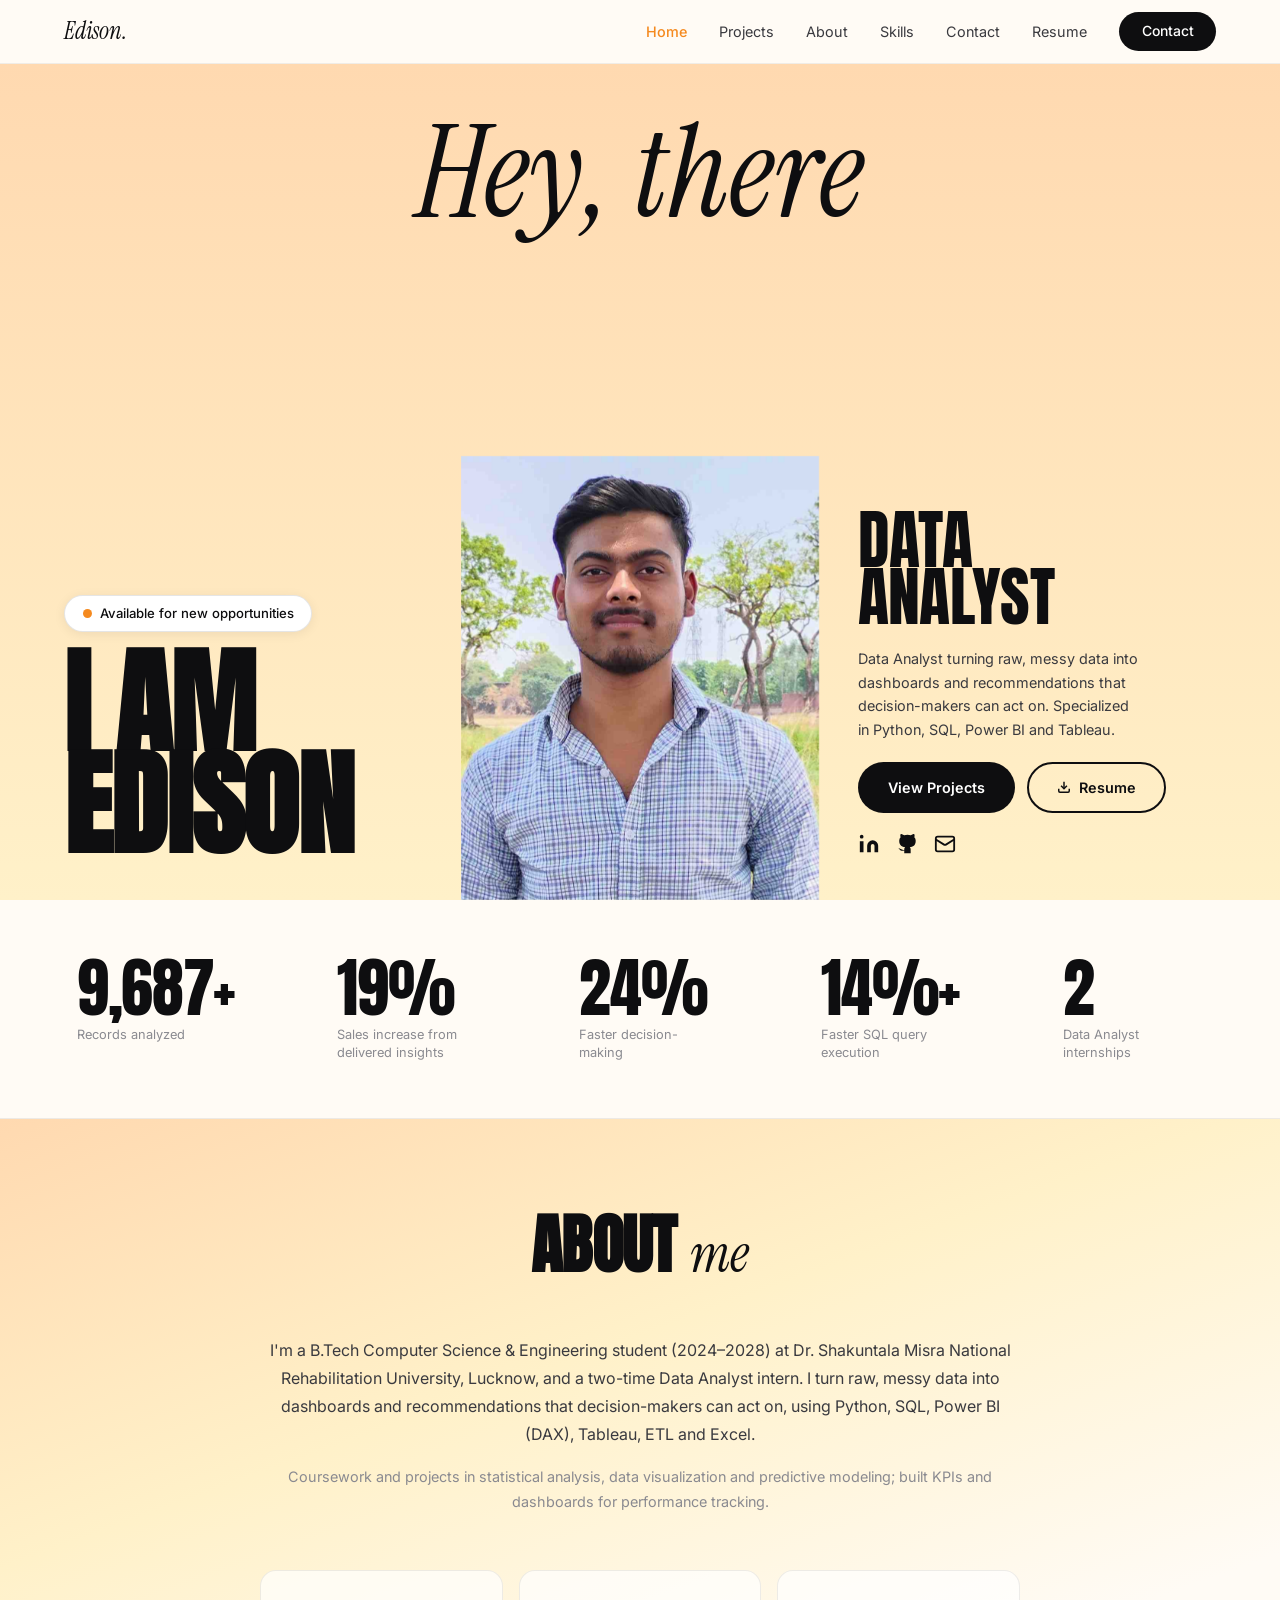
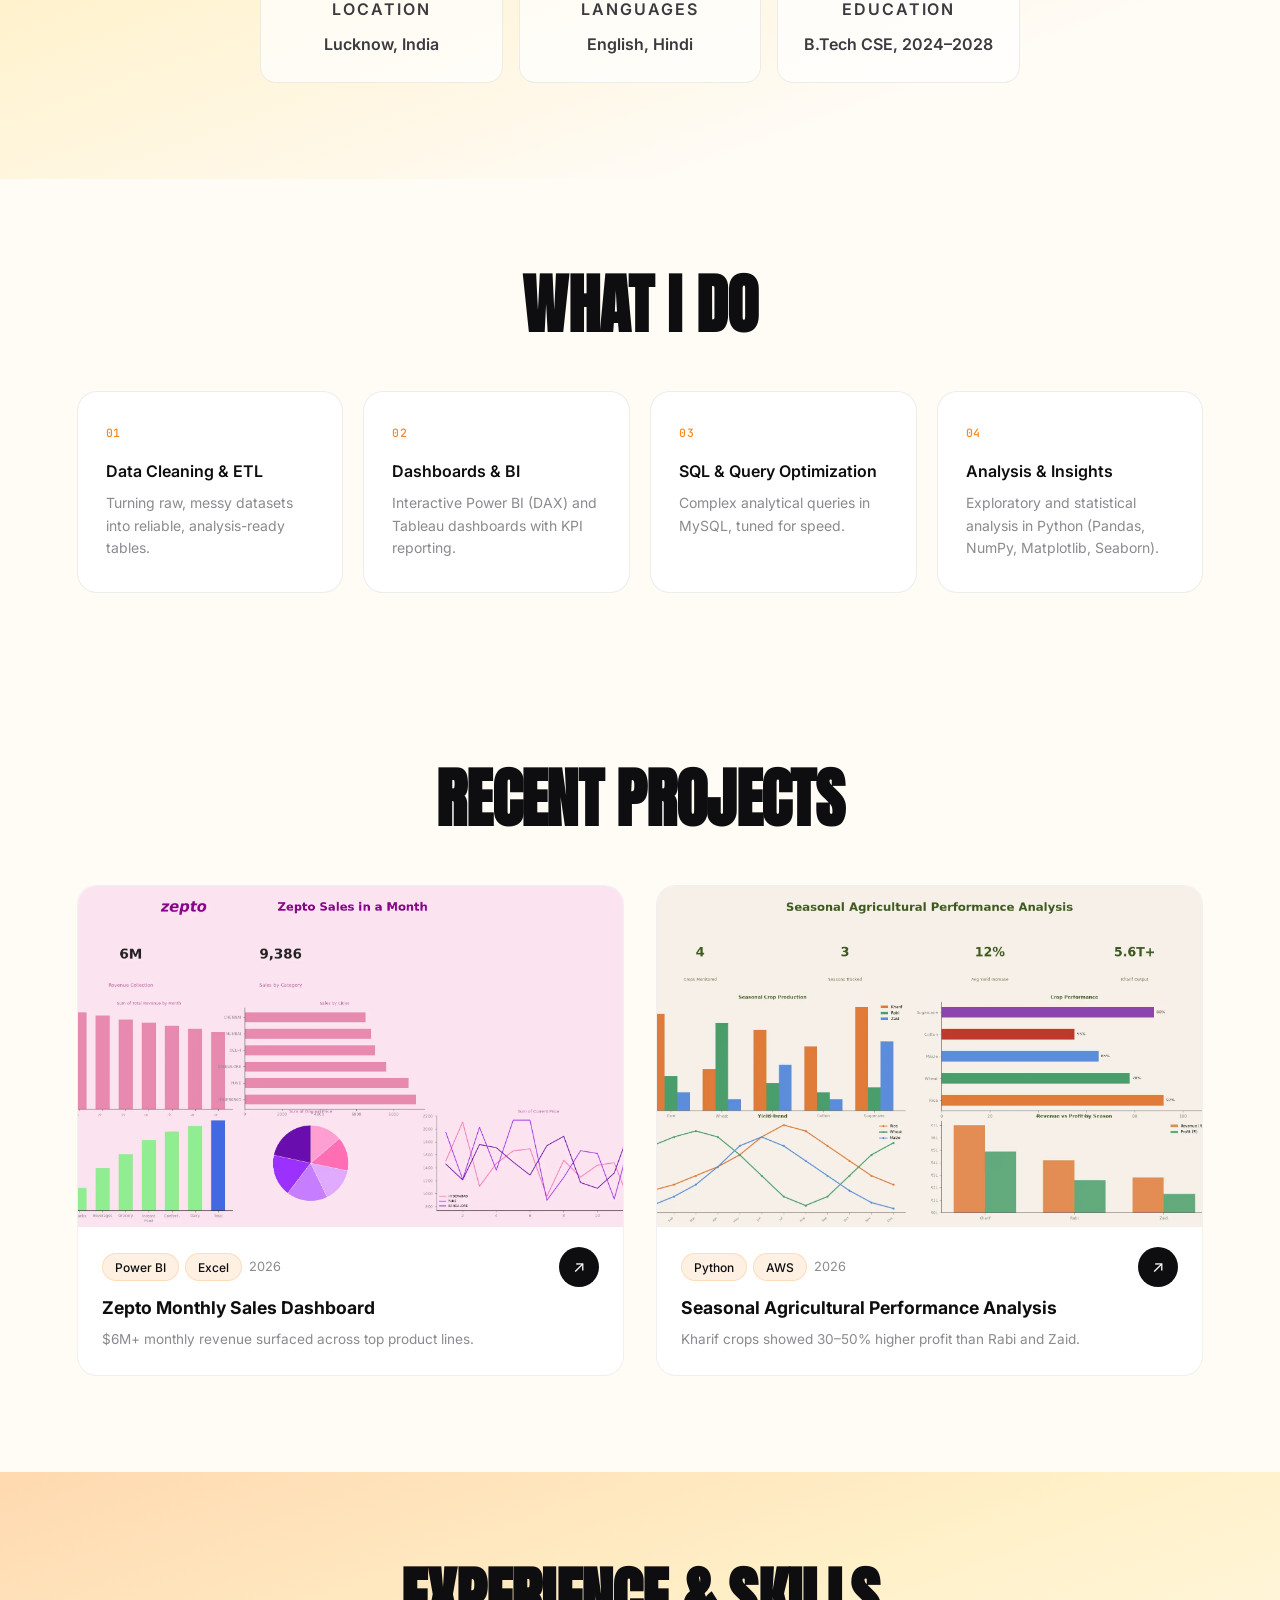
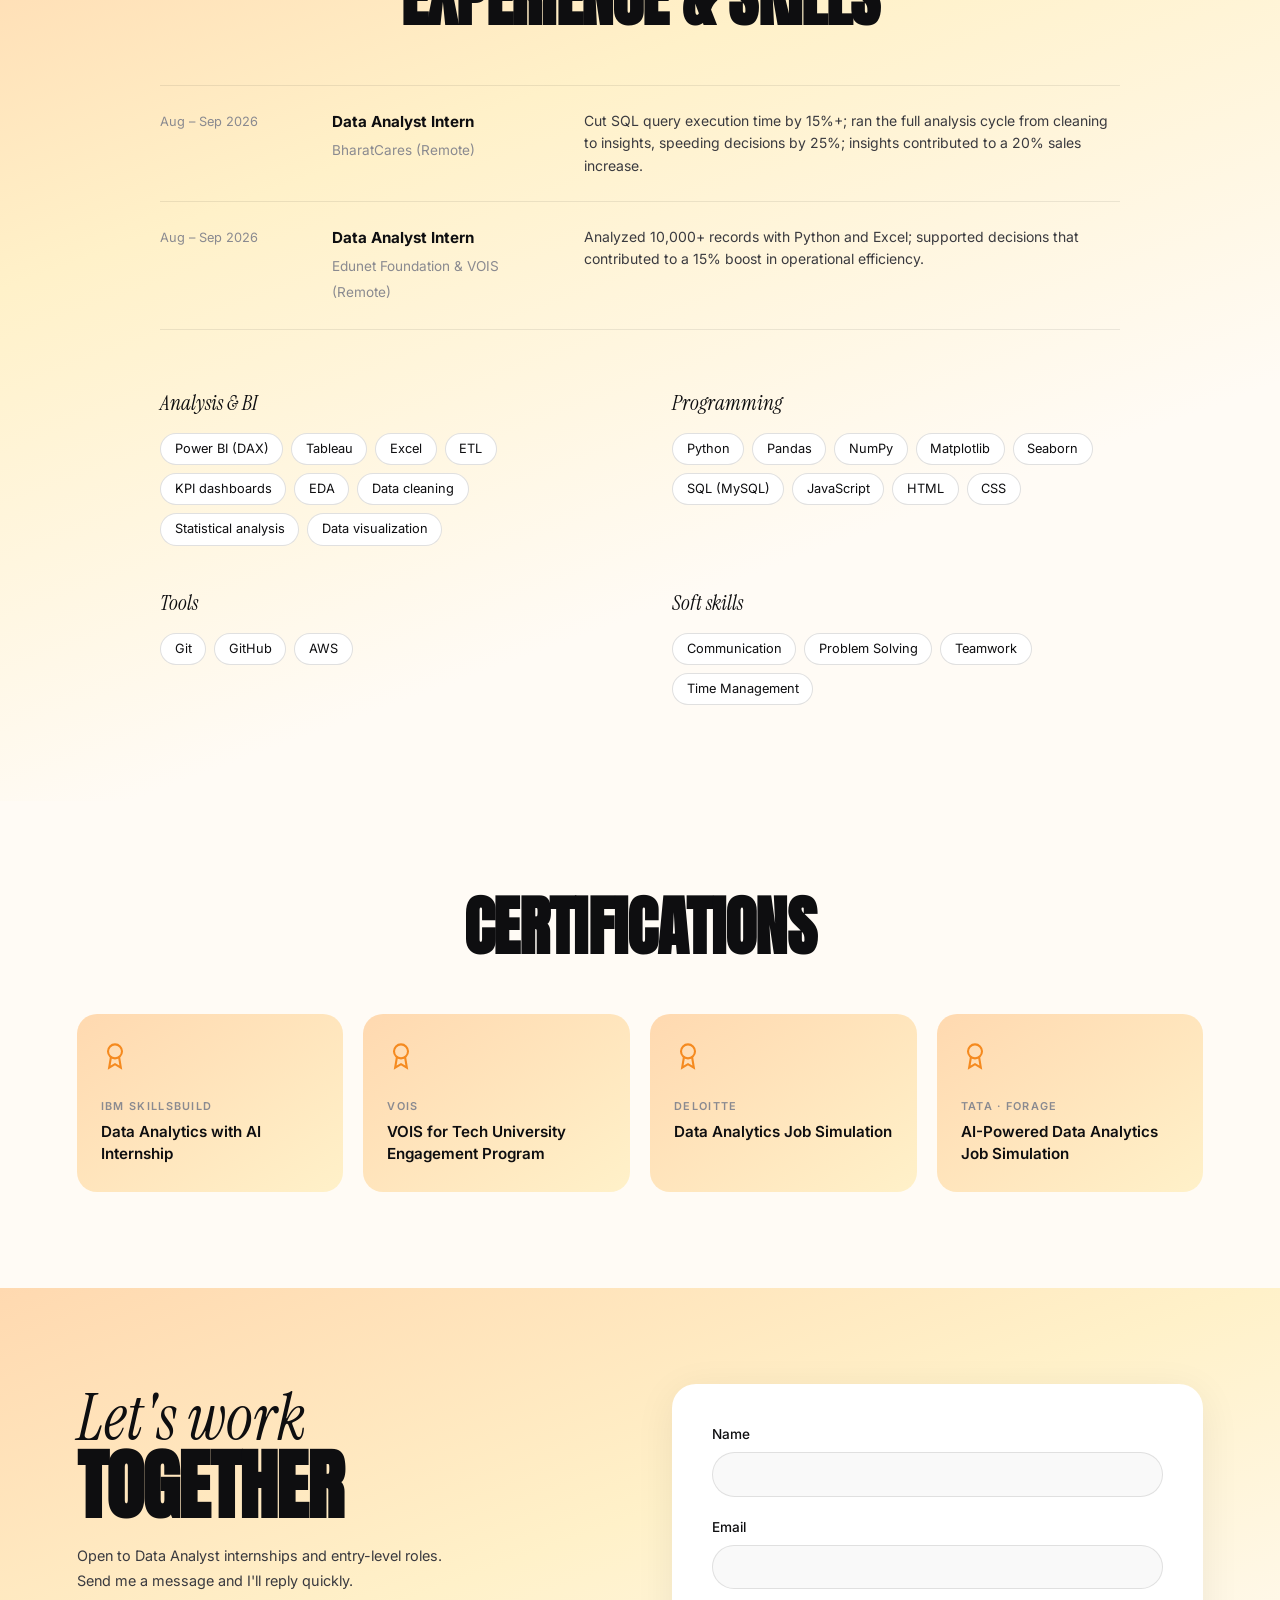
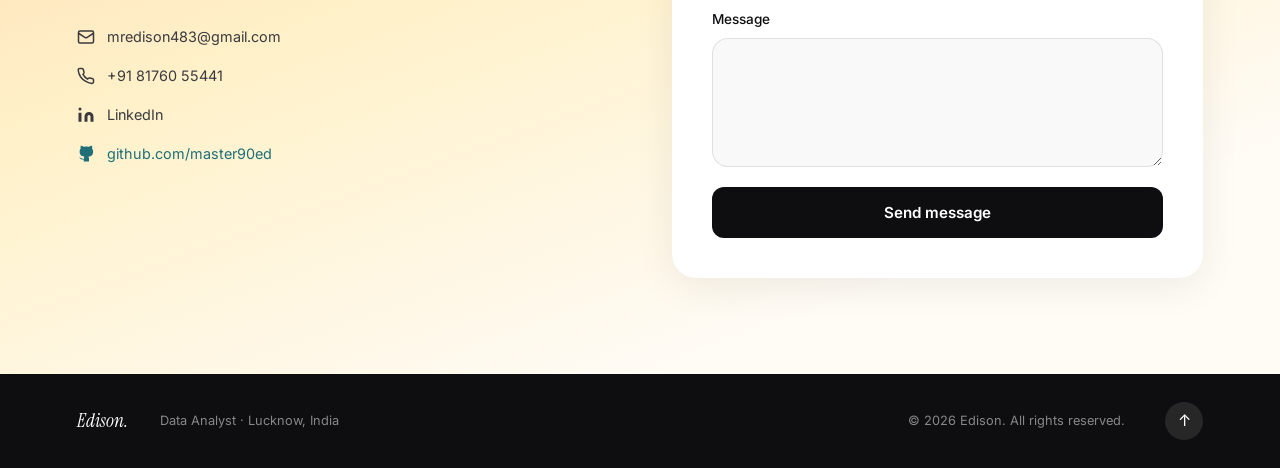
==== index.html @ 8b144176 "move site contents to repo root for GitHub Pages" ====
<!DOCTYPE html>
<html lang="en">
<head>
  <meta charset="UTF-8" />
  <meta name="viewport" content="width=device-width, initial-scale=1.0" />
  <title>Edison — Data Analyst</title>
  <meta name="description" content="Edison is a Data Analyst turning raw data into dashboards and insights. Specialized in Python, SQL, Power BI and Tableau." />
  <link rel="preconnect" href="https://fonts.googleapis.com" />
  <link rel="preconnect" href="https://fonts.gstatic.com" crossorigin />
  <link href="https://fonts.googleapis.com/css2?family=Anton&family=Instrument+Serif:ital@0;1&family=Inter:wght@400;500;600;700&family=JetBrains+Mono:wght@400;500&display=swap" rel="stylesheet" />
  <link rel="stylesheet" href="style.css" />
</head>
<body>

  <!-- NAV -->
  <header class="nav" id="top">
    <a href="#top" class="nav-logo">Edison.</a>
    <nav class="nav-links" aria-label="Main navigation">
      <a href="#home">Home</a>
      <a href="#projects">Projects</a>
      <a href="#about">About</a>
      <a href="#skills">Skills</a>
      <a href="#contact">Contact</a>
      <a href="Edison_Resume.pdf" download class="nav-resume">Resume</a>
    </nav>
    <a href="#contact" class="btn-pill">Contact</a>
    <button class="nav-toggle" aria-label="Toggle menu" aria-expanded="false">
      <span></span><span></span><span></span>
    </button>
  </header>

  <main>

    <!-- HERO -->
    <section class="hero" id="home">

      <!-- "Hey, there" spans full width top -->
      <p class="hero-greeting">Hey, there</p>

      <!-- Left: badge + I AM EDISON -->
      <div class="hero-left">
        <div class="hero-badge">
          <span class="pulse-dot" aria-hidden="true"></span>
          Available for new opportunities
        </div>
        <h1 class="hero-headline">I AM<br>EDISON</h1>
      </div>

      <!-- Center: photo -->
      <div class="hero-photo-wrap">
        <img src="edison-photo.jpeg" alt="Edison, Data Analyst" class="hero-photo" width="420" height="600" />
      </div>

      <!-- Right: role + intro + buttons + socials -->
      <div class="hero-right">
        <p class="hero-role">DATA<br>ANALYST</p>
        <p class="hero-intro">Data Analyst turning raw, messy data into dashboards and recommendations that decision-makers can act on. Specialized in Python, SQL, Power BI and Tableau.</p>
        <div class="hero-actions">
          <a href="#projects" class="btn btn-primary">View Projects</a>
          <a href="Edison_Resume.pdf" download class="btn btn-outline">
            <svg width="14" height="14" viewBox="0 0 24 24" fill="none" stroke="currentColor" stroke-width="2.5"><path d="M21 15v4a2 2 0 0 1-2 2H5a2 2 0 0 1-2-2v-4"/><polyline points="7 10 12 15 17 10"/><line x1="12" y1="15" x2="12" y2="3"/></svg>
            Resume
          </a>
        </div>
        <div class="hero-socials">
          <a href="https://linkedin.com/in/mr-edison-992047343" target="_blank" rel="noopener" aria-label="LinkedIn">
            <svg width="22" height="22" viewBox="0 0 24 24" fill="currentColor"><path d="M16 8a6 6 0 0 1 6 6v7h-4v-7a2 2 0 0 0-2-2 2 2 0 0 0-2 2v7h-4v-7a6 6 0 0 1 6-6z"/><rect x="2" y="9" width="4" height="12"/><circle cx="4" cy="4" r="2"/></svg>
          </a>
          <a href="https://github.com/master90ed" target="_blank" rel="noopener" aria-label="GitHub">
            <svg width="22" height="22" viewBox="0 0 24 24" fill="currentColor"><path d="M9 19c-5 1.5-5-2.5-7-3m14 6v-3.87a3.37 3.37 0 0 0-.94-2.61c3.14-.35 6.44-1.54 6.44-7A5.44 5.44 0 0 0 20 4.77 5.07 5.07 0 0 0 19.91 1S18.73.65 16 2.48a13.38 13.38 0 0 0-7 0C6.27.65 5.09 1 5.09 1A5.07 5.07 0 0 0 5 4.77a5.44 5.44 0 0 0-1.5 3.78c0 5.42 3.3 6.61 6.44 7A3.37 3.37 0 0 0 9 18.13V22"/></svg>
          </a>
          <a href="mailto:mredison483@gmail.com" aria-label="Email">
            <svg width="22" height="22" viewBox="0 0 24 24" fill="none" stroke="currentColor" stroke-width="2"><rect x="2" y="4" width="20" height="16" rx="2"/><path d="m22 7-8.97 5.7a1.94 1.94 0 0 1-2.06 0L2 7"/></svg>
          </a>
        </div>
      </div>

    </section>

    <!-- STATS -->
    <section class="stats" aria-label="Key achievements">
      <div class="stats-grid">
        <div class="stat">
          <span class="stat-num" data-target="10000" data-suffix="+">0</span>
          <span class="stat-label">Records analyzed</span>
        </div>
        <div class="stat">
          <span class="stat-num" data-target="20" data-suffix="%">0</span>
          <span class="stat-label">Sales increase from delivered insights</span>
        </div>
        <div class="stat">
          <span class="stat-num" data-target="25" data-suffix="%">0</span>
          <span class="stat-label">Faster decision-making</span>
        </div>
        <div class="stat">
          <span class="stat-num" data-target="15" data-suffix="%+">0</span>
          <span class="stat-label">Faster SQL query execution</span>
        </div>
        <div class="stat">
          <span class="stat-num" data-target="2" data-suffix="">0</span>
          <span class="stat-label">Data Analyst internships</span>
        </div>
      </div>
    </section>

    <!-- ABOUT -->
    <section class="section about" id="about">
      <h2 class="section-title-mixed reveal"><span>ABOUT </span><em>me</em></h2>
      <div class="about-body reveal">
        <p>I'm a B.Tech Computer Science &amp; Engineering student (2024–2028) at Dr. Shakuntala Misra National Rehabilitation University, Lucknow, and a two-time Data Analyst intern. I turn raw, messy data into dashboards and recommendations that decision-makers can act on, using Python, SQL, Power BI (DAX), Tableau, ETL and Excel.</p>
        <p class="muted">Coursework and projects in statistical analysis, data visualization and predictive modeling; built KPIs and dashboards for performance tracking.</p>
        <div class="about-cards">
          <div class="about-card">
            <p class="about-card-label">Location</p>
            <p class="about-card-value">Lucknow, India</p>
          </div>
          <div class="about-card">
            <p class="about-card-label">Languages</p>
            <p class="about-card-value">English, Hindi</p>
          </div>
          <div class="about-card">
            <p class="about-card-label">Education</p>
            <p class="about-card-value">B.Tech CSE, 2024–2028</p>
          </div>
        </div>
      </div>
    </section>

    <!-- WHAT I DO -->
    <section class="section services" id="services">
      <h2 class="section-title reveal">WHAT I DO</h2>
      <div class="services-grid">
        <div class="service-card reveal">
          <span class="service-num">01</span>
          <h3>Data Cleaning &amp; ETL</h3>
          <p>Turning raw, messy datasets into reliable, analysis-ready tables.</p>
        </div>
        <div class="service-card reveal">
          <span class="service-num">02</span>
          <h3>Dashboards &amp; BI</h3>
          <p>Interactive Power BI (DAX) and Tableau dashboards with KPI reporting.</p>
        </div>
        <div class="service-card reveal">
          <span class="service-num">03</span>
          <h3>SQL &amp; Query Optimization</h3>
          <p>Complex analytical queries in MySQL, tuned for speed.</p>
        </div>
        <div class="service-card reveal">
          <span class="service-num">04</span>
          <h3>Analysis &amp; Insights</h3>
          <p>Exploratory and statistical analysis in Python (Pandas, NumPy, Matplotlib, Seaborn).</p>
        </div>
      </div>
    </section>

    <!-- PROJECTS -->
    <section class="section projects" id="projects">
      <h2 class="section-title reveal">RECENT PROJECTS</h2>
      <div class="projects-grid">

        <article class="project-card reveal" onclick="window.open('zepto-dashboard.html','_blank')" style="cursor:pointer">
          <div class="project-img-wrap">
            <img src="zepto-dashboard.webp" alt="Zepto Monthly Sales Dashboard" loading="lazy" />
            <div class="project-img-overlay">View Dashboard →</div>
          </div>
          <div class="project-meta">
            <div class="project-meta-top">
              <div class="project-tags">
                <span class="tag">Power BI</span>
                <span class="tag">Excel</span>
                <span class="project-year">2026</span>
              </div>
              <a href="zepto-dashboard.html" target="_blank" class="project-arrow" aria-label="View dashboard">↗</a>
            </div>
            <h3>Zepto Monthly Sales Dashboard</h3>
            <p class="project-result">$6M+ monthly revenue surfaced across top product lines.</p>
          </div>
        </article>

        <article class="project-card reveal" onclick="window.open('agri-dashboard.html','_blank')" style="cursor:pointer">
          <div class="project-img-wrap">
            <img src="agri-dashboard.webp" alt="Seasonal Agricultural Performance Analysis" loading="lazy" />
            <div class="project-img-overlay">View Dashboard →</div>
          </div>
          <div class="project-meta">
            <div class="project-meta-top">
              <div class="project-tags">
                <span class="tag">Python</span>
                <span class="tag">AWS</span>
                <span class="project-year">2026</span>
              </div>
              <a href="agri-dashboard.html" target="_blank" class="project-arrow" aria-label="View dashboard">↗</a>
            </div>
            <h3>Seasonal Agricultural Performance Analysis</h3>
            <p class="project-result">Kharif crops showed 30–50% higher profit than Rabi and Zaid.</p>
          </div>
        </article>

      </div>
    </section>

    <!-- EXPERIENCE & SKILLS -->
    <section class="section experience" id="skills">
      <h2 class="section-title reveal">EXPERIENCE &amp; SKILLS</h2>

      <div class="exp-table">
        <div class="exp-row reveal">
          <span class="exp-date">Aug – Sep 2026</span>
          <div class="exp-role">
            <strong>Data Analyst Intern</strong>
            <span>BharatCares (Remote)</span>
          </div>
          <p class="exp-summary">Cut SQL query execution time by 15%+; ran the full analysis cycle from cleaning to insights, speeding decisions by 25%; insights contributed to a 20% sales increase.</p>
        </div>
        <div class="exp-row reveal">
          <span class="exp-date">Aug – Sep 2026</span>
          <div class="exp-role">
            <strong>Data Analyst Intern</strong>
            <span>Edunet Foundation &amp; VOIS (Remote)</span>
          </div>
          <p class="exp-summary">Analyzed 10,000+ records with Python and Excel; supported decisions that contributed to a 15% boost in operational efficiency.</p>
        </div>
      </div>

      <div class="skills-grid">
        <div class="reveal">
          <p class="skill-group-label">Analysis &amp; BI</p>
          <div class="tags">
            <span class="tag-plain">Power BI (DAX)</span>
            <span class="tag-plain">Tableau</span>
            <span class="tag-plain">Excel</span>
            <span class="tag-plain">ETL</span>
            <span class="tag-plain">KPI dashboards</span>
            <span class="tag-plain">EDA</span>
            <span class="tag-plain">Data cleaning</span>
            <span class="tag-plain">Statistical analysis</span>
            <span class="tag-plain">Data visualization</span>
          </div>
        </div>
        <div class="reveal">
          <p class="skill-group-label">Programming</p>
          <div class="tags">
            <span class="tag-plain">Python</span>
            <span class="tag-plain">Pandas</span>
            <span class="tag-plain">NumPy</span>
            <span class="tag-plain">Matplotlib</span>
            <span class="tag-plain">Seaborn</span>
            <span class="tag-plain">SQL (MySQL)</span>
            <span class="tag-plain">JavaScript</span>
            <span class="tag-plain">HTML</span>
            <span class="tag-plain">CSS</span>
          </div>
        </div>
        <div class="reveal">
          <p class="skill-group-label">Tools</p>
          <div class="tags">
            <span class="tag-plain">Git</span>
            <span class="tag-plain">GitHub</span>
            <span class="tag-plain">AWS</span>
          </div>
        </div>
        <div class="reveal">
          <p class="skill-group-label">Soft skills</p>
          <div class="tags">
            <span class="tag-plain">Communication</span>
            <span class="tag-plain">Problem Solving</span>
            <span class="tag-plain">Teamwork</span>
            <span class="tag-plain">Time Management</span>
          </div>
        </div>
      </div>
    </section>

    <!-- CERTIFICATIONS -->
    <section class="section certs" id="certs">
      <h2 class="section-title reveal">CERTIFICATIONS</h2>
      <div class="certs-grid">

        <div class="cert-card reveal">
          <div class="cert-ribbon">
            <svg width="28" height="28" viewBox="0 0 24 24" fill="none" stroke="currentColor" stroke-width="1.8"><circle cx="12" cy="8" r="6"/><path d="M15.477 12.89 17 22l-5-3-5 3 1.523-9.11"/></svg>
          </div>
          <p class="cert-issuer">IBM SkillsBuild</p>
          <h4>Data Analytics with AI Internship</h4>
        </div>

        <div class="cert-card reveal">
          <div class="cert-ribbon">
            <svg width="28" height="28" viewBox="0 0 24 24" fill="none" stroke="currentColor" stroke-width="1.8"><circle cx="12" cy="8" r="6"/><path d="M15.477 12.89 17 22l-5-3-5 3 1.523-9.11"/></svg>
          </div>
          <p class="cert-issuer">VOIS</p>
          <h4>VOIS for Tech University Engagement Program</h4>
        </div>

        <div class="cert-card reveal">
          <div class="cert-ribbon">
            <svg width="28" height="28" viewBox="0 0 24 24" fill="none" stroke="currentColor" stroke-width="1.8"><circle cx="12" cy="8" r="6"/><path d="M15.477 12.89 17 22l-5-3-5 3 1.523-9.11"/></svg>
          </div>
          <p class="cert-issuer">Deloitte</p>
          <h4>Data Analytics Job Simulation</h4>
        </div>

        <div class="cert-card reveal">
          <div class="cert-ribbon">
            <svg width="28" height="28" viewBox="0 0 24 24" fill="none" stroke="currentColor" stroke-width="1.8"><circle cx="12" cy="8" r="6"/><path d="M15.477 12.89 17 22l-5-3-5 3 1.523-9.11"/></svg>
          </div>
          <p class="cert-issuer">TATA · Forage</p>
          <h4>AI-Powered Data Analytics Job Simulation</h4>
        </div>

      </div>
    </section>

    <!-- CONTACT -->
    <section class="section contact" id="contact">
      <div class="contact-layout">
        <div class="contact-left reveal">
          <div>
            <p class="contact-heading">Let's work
              <strong>TOGETHER</strong>
            </p>
          </div>
          <p class="contact-sub">Open to Data Analyst internships and entry-level roles. Send me a message and I'll reply quickly.</p>
          <div class="contact-links">
            <a href="mailto:mredison483@gmail.com" class="contact-link">
              <svg width="18" height="18" viewBox="0 0 24 24" fill="none" stroke="currentColor" stroke-width="2"><rect x="2" y="4" width="20" height="16" rx="2"/><path d="m22 7-8.97 5.7a1.94 1.94 0 0 1-2.06 0L2 7"/></svg>
              mredison483@gmail.com
            </a>
            <a href="tel:+918176055441" class="contact-link">
              <svg width="18" height="18" viewBox="0 0 24 24" fill="none" stroke="currentColor" stroke-width="2"><path d="M22 16.92v3a2 2 0 0 1-2.18 2 19.79 19.79 0 0 1-8.63-3.07A19.5 19.5 0 0 1 4.69 13a19.79 19.79 0 0 1-3.07-8.67A2 2 0 0 1 3.6 2h3a2 2 0 0 1 2 1.72c.127.96.361 1.903.7 2.81a2 2 0 0 1-.45 2.11L7.91 9.91a16 16 0 0 0 6.16 6.16l.91-.91a2 2 0 0 1 2.11-.45c.907.339 1.85.573 2.81.7A2 2 0 0 1 22 16.92z"/></svg>
              +91 81760 55441
            </a>
            <a href="https://linkedin.com/in/mr-edison-992047343" target="_blank" rel="noopener" class="contact-link">
              <svg width="18" height="18" viewBox="0 0 24 24" fill="currentColor"><path d="M16 8a6 6 0 0 1 6 6v7h-4v-7a2 2 0 0 0-2-2 2 2 0 0 0-2 2v7h-4v-7a6 6 0 0 1 6-6z"/><rect x="2" y="9" width="4" height="12"/><circle cx="4" cy="4" r="2"/></svg>
              LinkedIn
            </a>
            <a href="https://github.com/master90ed" target="_blank" rel="noopener" class="contact-link teal">
              <svg width="18" height="18" viewBox="0 0 24 24" fill="currentColor"><path d="M9 19c-5 1.5-5-2.5-7-3m14 6v-3.87a3.37 3.37 0 0 0-.94-2.61c3.14-.35 6.44-1.54 6.44-7A5.44 5.44 0 0 0 20 4.77 5.07 5.07 0 0 0 19.91 1S18.73.65 16 2.48a13.38 13.38 0 0 0-7 0C6.27.65 5.09 1 5.09 1A5.07 5.07 0 0 0 5 4.77a5.44 5.44 0 0 0-1.5 3.78c0 5.42 3.3 6.61 6.44 7A3.37 3.37 0 0 0 9 18.13V22"/></svg>
              github.com/master90ed
            </a>
          </div>
        </div>

        <div class="contact-form-card reveal">
          <form class="contact-form" id="contactForm" action="https://formspree.io/f/YOUR_FORM_ID" method="POST" novalidate>
            <input type="text" name="_gotcha" style="display:none" tabindex="-1" autocomplete="off" />
            <div class="form-group">
              <label for="name">Name</label>
              <input type="text" id="name" name="name" required autocomplete="name" />
            </div>
            <div class="form-group">
              <label for="email">Email</label>
              <input type="email" id="email" name="email" required autocomplete="email" />
            </div>
            <div class="form-group">
              <label for="message">Message</label>
              <textarea id="message" name="message" rows="6" required></textarea>
            </div>
            <button type="submit" class="btn-send">Send message</button>
            <p class="form-success" id="formSuccess" hidden>✅ Message sent! I'll get back to you soon.</p>
          </form>
        </div>
      </div>
    </section>

  </main>

  <!-- FOOTER -->
  <footer class="footer">
    <span class="footer-logo">Edison.</span>
    <span class="footer-meta">Data Analyst · Lucknow, India</span>
    <span class="footer-copy">© 2026 Edison. All rights reserved.</span>
    <a href="#top" class="back-top" aria-label="Back to top">↑</a>
  </footer>

  <script src="main.js"></script>
</body>
</html>
---- style.css ----
/* ── Reset & base ── */
*, *::before, *::after { box-sizing: border-box; margin: 0; padding: 0; }

:root {
  --bg:      #FFFBF5;
  --peach:   #FFD9B0;
  --butter:  #FFF1C9;
  --amber:   #F58A1F;
  --ink:     #0E0E10;
  --body:    #3A3A3F;
  --muted:   #8A8A90;
  --teal:    #1F6F78;
  --nav-h:   64px;
}

html { scroll-behavior: smooth; }

body {
  font-family: 'Inter', sans-serif;
  font-size: 16px;
  line-height: 1.6;
  color: var(--body);
  background: var(--bg);
  overflow-x: hidden;
}

img { display: block; max-width: 100%; }
a { color: inherit; text-decoration: none; }
ul { list-style: none; }

/* ── NAV ── */
.nav {
  position: sticky;
  top: 0;
  z-index: 100;
  display: flex;
  align-items: center;
  gap: 2rem;
  padding: 0 clamp(1.5rem, 5vw, 4rem);
  height: var(--nav-h);
  background: rgba(255,251,245,0.95);
  backdrop-filter: blur(12px);
  border-bottom: 1px solid rgba(0,0,0,0.06);
}

.nav-logo {
  font-family: 'Instrument Serif', serif;
  font-style: italic;
  font-size: 1.5rem;
  color: var(--ink);
  margin-right: auto;
  letter-spacing: -0.01em;
}

.nav-links {
  display: flex;
  align-items: center;
  gap: 2rem;
}

.nav-links a {
  font-size: 0.9rem;
  font-weight: 400;
  color: var(--body);
  transition: color .2s;
}
.nav-links a:hover,
.nav-links a.active { color: var(--amber); font-weight: 500; }

.nav-resume {
  color: var(--body) !important;
}

.btn-pill {
  background: var(--ink);
  color: #fff;
  padding: .55rem 1.4rem;
  border-radius: 999px;
  font-size: 0.875rem;
  font-weight: 500;
  transition: background .2s;
  white-space: nowrap;
}
.btn-pill:hover { background: #2a2a2a; }

.nav-toggle {
  display: none;
  flex-direction: column;
  gap: 5px;
  background: none;
  border: none;
  cursor: pointer;
  padding: 4px;
}
.nav-toggle span {
  display: block;
  width: 22px;
  height: 2px;
  background: var(--ink);
  border-radius: 2px;
}

/* ── Shared buttons ── */
.btn {
  display: inline-flex;
  align-items: center;
  justify-content: center;
  gap: .5rem;
  padding: .75rem 1.75rem;
  border-radius: 999px;
  font-size: .9rem;
  font-weight: 600;
  cursor: pointer;
  transition: background .2s, color .2s, transform .15s;
  border: 2px solid transparent;
}
.btn:hover { transform: translateY(-2px); }
.btn:focus-visible { outline: 3px solid var(--amber); outline-offset: 3px; }
.btn-primary { background: var(--ink); color: #fff; }
.btn-primary:hover { background: #2a2a2a; }
.btn-outline { background: transparent; color: var(--ink); border-color: var(--ink); }
.btn-outline:hover { background: var(--ink); color: #fff; }
.btn-sm { padding: .45rem 1rem; font-size: .8rem; }
.btn-full { width: 100%; border-radius: 12px; }

/* ── HERO ── */
.hero {
  position: relative;
  min-height: calc(100vh - var(--nav-h));
  background: linear-gradient(180deg, var(--peach) 0%, var(--butter) 100%);
  overflow: hidden;
  display: grid;
  grid-template-columns: 1fr auto 1fr;
  grid-template-rows: auto 1fr auto;
  align-items: end;
  padding: 0 clamp(2rem, 5vw, 5rem) 0;
}

/* "Hey, there" spans full width across the top, centered */
.hero-greeting {
  grid-column: 1 / -1;
  grid-row: 1;
  font-family: 'Instrument Serif', serif;
  font-style: italic;
  font-size: clamp(4rem, 10vw, 9rem);
  color: var(--ink);
  text-align: center;
  line-height: 1;
  padding-top: clamp(2rem, 5vh, 4rem);
  padding-bottom: .5rem;
  z-index: 2;
  opacity: 0;
  transform: translateY(16px);
  animation: fadeUp .6s .1s forwards;
}

/* Left column: badge + big headline */
.hero-left {
  grid-column: 1;
  grid-row: 2 / 4;
  display: flex;
  flex-direction: column;
  justify-content: flex-end;
  padding-bottom: clamp(2rem, 5vh, 4rem);
  gap: 1.25rem;
  z-index: 2;
}

/* Center: photo fills height */
.hero-photo-wrap {
  grid-column: 2;
  grid-row: 1 / 4;
  display: flex;
  align-items: flex-end;
  justify-content: center;
  z-index: 1;
  padding: 0 clamp(1rem, 3vw, 3rem);
  opacity: 0;
  animation: fadeUp .7s .15s forwards;
}

.hero-photo {
  width: clamp(260px, 28vw, 420px);
  height: auto;
  object-fit: cover;
  object-position: top center;
  display: block;
}

/* Right column: role + intro + buttons + socials */
.hero-right {
  grid-column: 3;
  grid-row: 2 / 4;
  display: flex;
  flex-direction: column;
  justify-content: flex-end;
  padding-bottom: clamp(2rem, 5vh, 4rem);
  gap: 1.25rem;
  z-index: 2;
}

.hero-badge {
  display: inline-flex;
  align-items: center;
  gap: .5rem;
  background: #fff;
  border: 1px solid rgba(0,0,0,.1);
  color: var(--ink);
  padding: .45rem 1.1rem;
  border-radius: 999px;
  font-size: .82rem;
  font-weight: 500;
  width: fit-content;
  box-shadow: 0 2px 12px rgba(0,0,0,.07);
  opacity: 0;
  animation: fadeUp .5s .3s forwards;
}

.pulse-dot {
  width: 9px; height: 9px;
  border-radius: 50%;
  background: var(--amber);
  animation: pulse 1.8s infinite;
  flex-shrink: 0;
}

.hero-headline {
  font-family: 'Anton', sans-serif;
  font-size: clamp(3.5rem, 9vw, 8rem);
  line-height: .88;
  color: var(--ink);
  letter-spacing: -.01em;
  opacity: 0;
  transform: translateY(16px);
  animation: fadeUp .5s .35s forwards;
}

.hero-role {
  font-family: 'Anton', sans-serif;
  font-size: clamp(2rem, 5vw, 4.5rem);
  line-height: .9;
  color: var(--ink);
  letter-spacing: -.01em;
  opacity: 0;
  animation: fadeUp .5s .3s forwards;
}

.hero-intro {
  color: var(--body);
  font-size: .9rem;
  line-height: 1.65;
  max-width: 280px;
  opacity: 0;
  animation: fadeUp .5s .4s forwards;
}

.hero-actions {
  display: flex;
  gap: .75rem;
  flex-wrap: wrap;
  opacity: 0;
  animation: fadeUp .5s .5s forwards;
}

.hero-socials {
  display: flex;
  gap: 1rem;
  opacity: 0;
  animation: fadeUp .5s .6s forwards;
}
.hero-socials a {
  display: flex;
  align-items: center;
  justify-content: center;
  color: var(--ink);
  transition: color .2s;
}
.hero-socials a:hover { color: var(--amber); }

/* ── STATS ── */
.stats {
  background: var(--bg);
  padding: 3.5rem clamp(1.5rem, 6vw, 5rem);
  border-bottom: 1px solid rgba(0,0,0,.07);
}

.stats-grid {
  display: flex;
  flex-wrap: wrap;
  justify-content: space-between;
  gap: 2rem;
}

.stat { }

.stat-num {
  display: block;
  font-family: 'Anton', sans-serif;
  font-size: clamp(2.8rem, 5vw, 4.5rem);
  color: var(--ink);
  line-height: 1;
  letter-spacing: -.02em;
}

.stat-label {
  display: block;
  font-size: .8rem;
  color: var(--muted);
  margin-top: .4rem;
  max-width: 140px;
  line-height: 1.4;
}

/* ── Section shared ── */
.section {
  padding: 6rem clamp(1.5rem, 6vw, 5rem);
}

/* Centered big Anton title */
.section-title {
  font-family: 'Anton', sans-serif;
  font-size: clamp(2.2rem, 5.5vw, 4rem);
  color: var(--ink);
  line-height: .95;
  text-align: center;
  margin-bottom: 3.5rem;
  letter-spacing: -.01em;
}

/* Mixed heading: ABOUT me style */
.section-title-mixed {
  font-family: 'Anton', sans-serif;
  font-size: clamp(2.2rem, 5.5vw, 4rem);
  color: var(--ink);
  line-height: .95;
  text-align: center;
  margin-bottom: 3.5rem;
  letter-spacing: -.01em;
}
.section-title-mixed em {
  font-family: 'Instrument Serif', serif;
  font-style: italic;
  font-weight: 400;
  font-size: .85em;
  color: var(--ink);
  letter-spacing: 0;
}

/* ── ABOUT ── */
.about {
  background: linear-gradient(160deg, var(--peach) 0%, var(--butter) 40%, var(--bg) 80%);
  text-align: center;
}

.about-body {
  max-width: 760px;
  margin: 0 auto;
  display: flex;
  flex-direction: column;
  gap: 1rem;
}

.about-body p { font-size: 1rem; color: var(--body); line-height: 1.75; }
.about-body p.muted { color: var(--muted); font-size: .9rem; }

.about-cards {
  display: grid;
  grid-template-columns: repeat(3, 1fr);
  gap: 1rem;
  margin-top: 2.5rem;
}

.about-card {
  background: rgba(255,255,255,.7);
  border: 1px solid rgba(0,0,0,.07);
  border-radius: 16px;
  padding: 1.5rem 1.25rem;
  text-align: center;
}

.about-card-label {
  font-size: .7rem;
  font-weight: 600;
  letter-spacing: .12em;
  text-transform: uppercase;
  color: var(--muted);
  margin-bottom: .4rem;
}

.about-card-value {
  font-size: .95rem;
  font-weight: 600;
  color: var(--ink);
}

/* ── WHAT I DO ── */
.services { background: var(--bg); }

.services-grid {
  display: grid;
  grid-template-columns: repeat(auto-fit, minmax(220px, 1fr));
  gap: 1.25rem;
}

.service-card {
  background: #fff;
  border: 1px solid rgba(0,0,0,.07);
  border-radius: 20px;
  padding: 2rem 1.75rem;
  transition: box-shadow .2s, transform .2s;
}
.service-card:hover { box-shadow: 0 12px 32px rgba(0,0,0,.08); transform: translateY(-4px); }

.service-num {
  font-family: 'JetBrains Mono', monospace;
  font-size: .72rem;
  color: var(--amber);
  font-weight: 500;
  display: block;
  margin-bottom: 1rem;
  letter-spacing: .05em;
}

.service-card h3 {
  font-size: 1rem;
  font-weight: 600;
  color: var(--ink);
  margin-bottom: .5rem;
}
.service-card p { font-size: .875rem; color: var(--muted); }

/* ── PROJECTS ── */
.projects {
  background: var(--bg);
  padding-top: 5rem;
}

.projects-grid {
  display: grid;
  grid-template-columns: repeat(2, 1fr);
  gap: 2rem;
}

.project-card {
  border-radius: 20px;
  overflow: hidden;
  background: #fff;
  border: 1px solid rgba(0,0,0,.06);
  transition: box-shadow .25s, transform .25s;
}
.project-card:hover { box-shadow: 0 20px 56px rgba(0,0,0,.1); transform: translateY(-5px); }

.project-img-wrap {
  width: 100%;
  aspect-ratio: 16/10;
  overflow: hidden;
  background: linear-gradient(135deg, #f5e6d3, #ede0d4);
  position: relative;
}
.project-img-wrap img {
  width: 100%;
  height: 100%;
  object-fit: cover;
  transition: transform .4s;
}
.project-card:hover .project-img-wrap img { transform: scale(1.03); }

.project-img-overlay {
  position: absolute;
  inset: 0;
  background: rgba(14,14,16,.55);
  color: #fff;
  display: flex;
  align-items: center;
  justify-content: center;
  font-size: 1rem;
  font-weight: 600;
  letter-spacing: .05em;
  opacity: 0;
  transition: opacity .25s;
}
.project-card:hover .project-img-overlay { opacity: 1; }

/* placeholder when no image */
.project-img-placeholder {
  width: 100%;
  height: 100%;
  display: flex;
  flex-direction: column;
  align-items: center;
  justify-content: center;
  gap: .75rem;
  color: var(--muted);
  font-size: .8rem;
  font-family: 'JetBrains Mono', monospace;
  background: linear-gradient(135deg, var(--peach), var(--butter));
}

.project-meta {
  padding: 1.25rem 1.5rem 1.5rem;
  display: flex;
  flex-direction: column;
  gap: .6rem;
}

.project-meta-top {
  display: flex;
  align-items: center;
  justify-content: space-between;
}

.project-tags { display: flex; flex-wrap: wrap; gap: .4rem; align-items: center; }

.project-year {
  font-size: .8rem;
  color: var(--muted);
  font-family: 'Inter', sans-serif;
}

.project-arrow {
  width: 40px; height: 40px;
  border-radius: 50%;
  background: var(--ink);
  color: #fff;
  display: flex;
  align-items: center;
  justify-content: center;
  font-size: 1rem;
  flex-shrink: 0;
  transition: background .2s;
  text-decoration: none;
}
.project-arrow:hover { background: var(--amber); color: var(--ink); }

.project-card h3 {
  font-size: 1.1rem;
  font-weight: 700;
  color: var(--ink);
  line-height: 1.3;
}

.project-result {
  font-size: .85rem;
  color: var(--muted);
}

/* ── Tags ── */
.tag {
  display: inline-block;
  padding: .22rem .75rem;
  border-radius: 999px;
  font-size: .75rem;
  font-weight: 500;
  background: rgba(245,138,31,.12);
  color: var(--ink);
  border: 1px solid rgba(245,138,31,.2);
}

/* ── EXPERIENCE & SKILLS ── */
.experience {
  background: linear-gradient(160deg, var(--peach) 0%, var(--butter) 30%, var(--bg) 70%);
}

.exp-table {
  max-width: 960px;
  margin: 0 auto 3.5rem;
}

.exp-row {
  display: grid;
  grid-template-columns: 140px 220px 1fr;
  gap: 1.5rem 2rem;
  padding: 1.5rem 0;
  border-bottom: 1px solid rgba(0,0,0,.08);
  align-items: start;
}
.exp-row:first-child { border-top: 1px solid rgba(0,0,0,.08); }

.exp-date {
  font-size: .8rem;
  color: var(--muted);
  padding-top: .15rem;
  white-space: nowrap;
}

.exp-role strong {
  display: block;
  font-size: .95rem;
  font-weight: 700;
  color: var(--ink);
  margin-bottom: .2rem;
}
.exp-role span {
  font-size: .85rem;
  color: var(--muted);
}

.exp-summary {
  font-size: .875rem;
  color: var(--body);
  line-height: 1.6;
}

/* Skills 2-col grid */
.skills-grid {
  display: grid;
  grid-template-columns: 1fr 1fr;
  gap: 2.5rem 4rem;
  max-width: 960px;
  margin: 0 auto;
}

.skill-group-label {
  font-family: 'Instrument Serif', serif;
  font-style: italic;
  font-size: 1.3rem;
  color: var(--ink);
  margin-bottom: .9rem;
}

.tags { display: flex; flex-wrap: wrap; gap: .5rem; }

.tag-plain {
  display: inline-block;
  padding: .3rem .85rem;
  border-radius: 999px;
  font-size: .8rem;
  font-weight: 400;
  background: #fff;
  color: var(--ink);
  border: 1.5px solid rgba(0,0,0,.12);
}

/* ── CERTIFICATIONS ── */
.certs { background: var(--bg); }

.certs-grid {
  display: grid;
  grid-template-columns: repeat(4, 1fr);
  gap: 1.25rem;
}

.cert-card {
  background: linear-gradient(145deg, var(--peach), var(--butter));
  border-radius: 20px;
  padding: 1.75rem 1.5rem;
  transition: box-shadow .2s, transform .2s;
}
.cert-card:hover { box-shadow: 0 12px 32px rgba(0,0,0,.08); transform: translateY(-4px); }

.cert-ribbon {
  color: var(--amber);
  margin-bottom: 1.25rem;
}

.cert-issuer {
  font-size: .68rem;
  font-weight: 600;
  letter-spacing: .12em;
  text-transform: uppercase;
  color: var(--muted);
  margin-bottom: .4rem;
}

.cert-card h4 {
  font-size: .95rem;
  font-weight: 600;
  color: var(--ink);
  line-height: 1.4;
}

/* ── CONTACT ── */
.contact {
  background: linear-gradient(160deg, var(--peach) 0%, var(--butter) 40%, var(--bg) 80%);
}

.contact-layout {
  display: grid;
  grid-template-columns: 1fr 1fr;
  gap: 4rem;
  align-items: start;
}

.contact-left { display: flex; flex-direction: column; gap: 1.5rem; }

.contact-heading {
  font-family: 'Instrument Serif', serif;
  font-style: italic;
  font-size: clamp(2.5rem, 5vw, 4rem);
  color: var(--ink);
  line-height: 1.05;
  margin-bottom: 0;
}
.contact-heading strong {
  font-family: 'Anton', sans-serif;
  font-style: normal;
  font-size: clamp(3rem, 6vw, 5rem);
  display: block;
  line-height: .9;
  letter-spacing: -.01em;
}

.contact-sub {
  font-size: .9rem;
  color: var(--body);
  max-width: 380px;
  line-height: 1.7;
}

.contact-links { display: flex; flex-direction: column; gap: 1rem; margin-top: .5rem; }

.contact-link {
  display: flex;
  align-items: center;
  gap: .75rem;
  font-size: .9rem;
  color: var(--body);
  transition: color .2s;
}
.contact-link:hover { color: var(--ink); }
.contact-link svg { color: var(--body); flex-shrink: 0; }
.contact-link.teal { color: var(--teal); }
.contact-link.teal svg { color: var(--teal); }

/* Form card */
.contact-form-card {
  background: #fff;
  border-radius: 24px;
  padding: 2.5rem;
  box-shadow: 0 8px 40px rgba(0,0,0,.07);
}

.contact-form { display: flex; flex-direction: column; gap: 1.25rem; }

.form-group { display: flex; flex-direction: column; gap: .4rem; }

.form-group label {
  font-size: .85rem;
  font-weight: 500;
  color: var(--ink);
}

.form-group input,
.form-group textarea {
  padding: .8rem 1.1rem;
  border: 1.5px solid rgba(0,0,0,.1);
  border-radius: 999px;
  font-family: 'Inter', sans-serif;
  font-size: .9rem;
  color: var(--ink);
  background: #f9f9f9;
  transition: border-color .2s, box-shadow .2s;
  resize: none;
}
.form-group textarea {
  border-radius: 16px;
  resize: vertical;
}
.form-group input:focus,
.form-group textarea:focus {
  outline: none;
  border-color: var(--amber);
  box-shadow: 0 0 0 3px rgba(245,138,31,.12);
  background: #fff;
}

.btn-send {
  background: var(--ink);
  color: #fff;
  border: none;
  padding: 1rem;
  border-radius: 12px;
  font-size: .95rem;
  font-weight: 600;
  cursor: pointer;
  width: 100%;
  transition: background .2s;
  font-family: 'Inter', sans-serif;
}
.btn-send:hover { background: #2a2a2a; }

.form-success { color: var(--teal); font-size: .875rem; font-weight: 500; }

/* ── FOOTER ── */
.footer {
  background: var(--ink);
  color: rgba(255,255,255,.5);
  padding: 1.75rem clamp(1.5rem, 6vw, 5rem);
  display: flex;
  align-items: center;
  flex-wrap: wrap;
  gap: .75rem 2rem;
  font-size: .8rem;
}

.footer-logo {
  font-family: 'Instrument Serif', serif;
  font-style: italic;
  font-size: 1.2rem;
  color: #fff;
}

.footer-meta {
  display: flex;
  align-items: center;
  gap: .5rem;
  font-size: .8rem;
}

.footer-copy { margin-left: auto; }

.back-top {
  display: flex;
  align-items: center;
  justify-content: center;
  width: 38px; height: 38px;
  border-radius: 50%;
  background: rgba(255,255,255,.1);
  color: #fff;
  font-size: 1rem;
  transition: background .2s;
  margin-left: .5rem;
}
.back-top:hover { background: var(--amber); color: var(--ink); }

/* ── Animations ── */
@keyframes fadeUp {
  to { opacity: 1; transform: translateY(0); }
}
@keyframes pulse {
  0%, 100% { opacity: 1; transform: scale(1); }
  50% { opacity: .5; transform: scale(1.4); }
}

.reveal {
  opacity: 0;
  transform: translateY(24px);
  transition: opacity .55s, transform .55s;
}
.reveal.visible { opacity: 1; transform: translateY(0); }

@media (prefers-reduced-motion: reduce) {
  *, *::before, *::after { animation-duration: .01ms !important; transition-duration: .01ms !important; }
}

/* ── Responsive ── */
@media (max-width: 1024px) {
  .certs-grid { grid-template-columns: repeat(2, 1fr); }
}

@media (max-width: 900px) {
  .hero {
    grid-template-columns: 1fr;
    grid-template-rows: auto auto auto auto;
    padding: 2rem clamp(1.5rem, 5vw, 3rem);
    text-align: center;
  }
  .hero-greeting { grid-column: 1; grid-row: 1; font-size: clamp(3rem, 12vw, 5rem); }
  .hero-photo-wrap { grid-column: 1; grid-row: 2; padding: 1rem 0; justify-content: center; }
  .hero-photo { width: min(280px, 70vw); }
  .hero-left { grid-column: 1; grid-row: 3; align-items: center; padding-bottom: 1rem; }
  .hero-right { grid-column: 1; grid-row: 4; align-items: center; padding-bottom: 2.5rem; }
  .hero-intro { max-width: 100%; }
  .hero-badge, .hero-actions, .hero-socials { justify-content: center; }

  .projects-grid { grid-template-columns: 1fr; }

  .exp-row { grid-template-columns: 1fr; gap: .4rem; }

  .skills-grid { grid-template-columns: 1fr; gap: 2rem; }

  .contact-layout { grid-template-columns: 1fr; }

  .about-cards { grid-template-columns: 1fr; }
}

@media (max-width: 640px) {
  .nav-links { display: none; }
  .nav-links.open {
    display: flex;
    flex-direction: column;
    position: fixed;
    inset: var(--nav-h) 0 0 0;
    background: var(--bg);
    padding: 2rem;
    gap: 1.5rem;
    font-size: 1.1rem;
    z-index: 99;
  }
  .nav-toggle { display: flex; }
  .btn-pill { display: none; }

  .stats-grid { justify-content: flex-start; gap: 1.5rem 3rem; }
  .certs-grid { grid-template-columns: 1fr 1fr; }
}
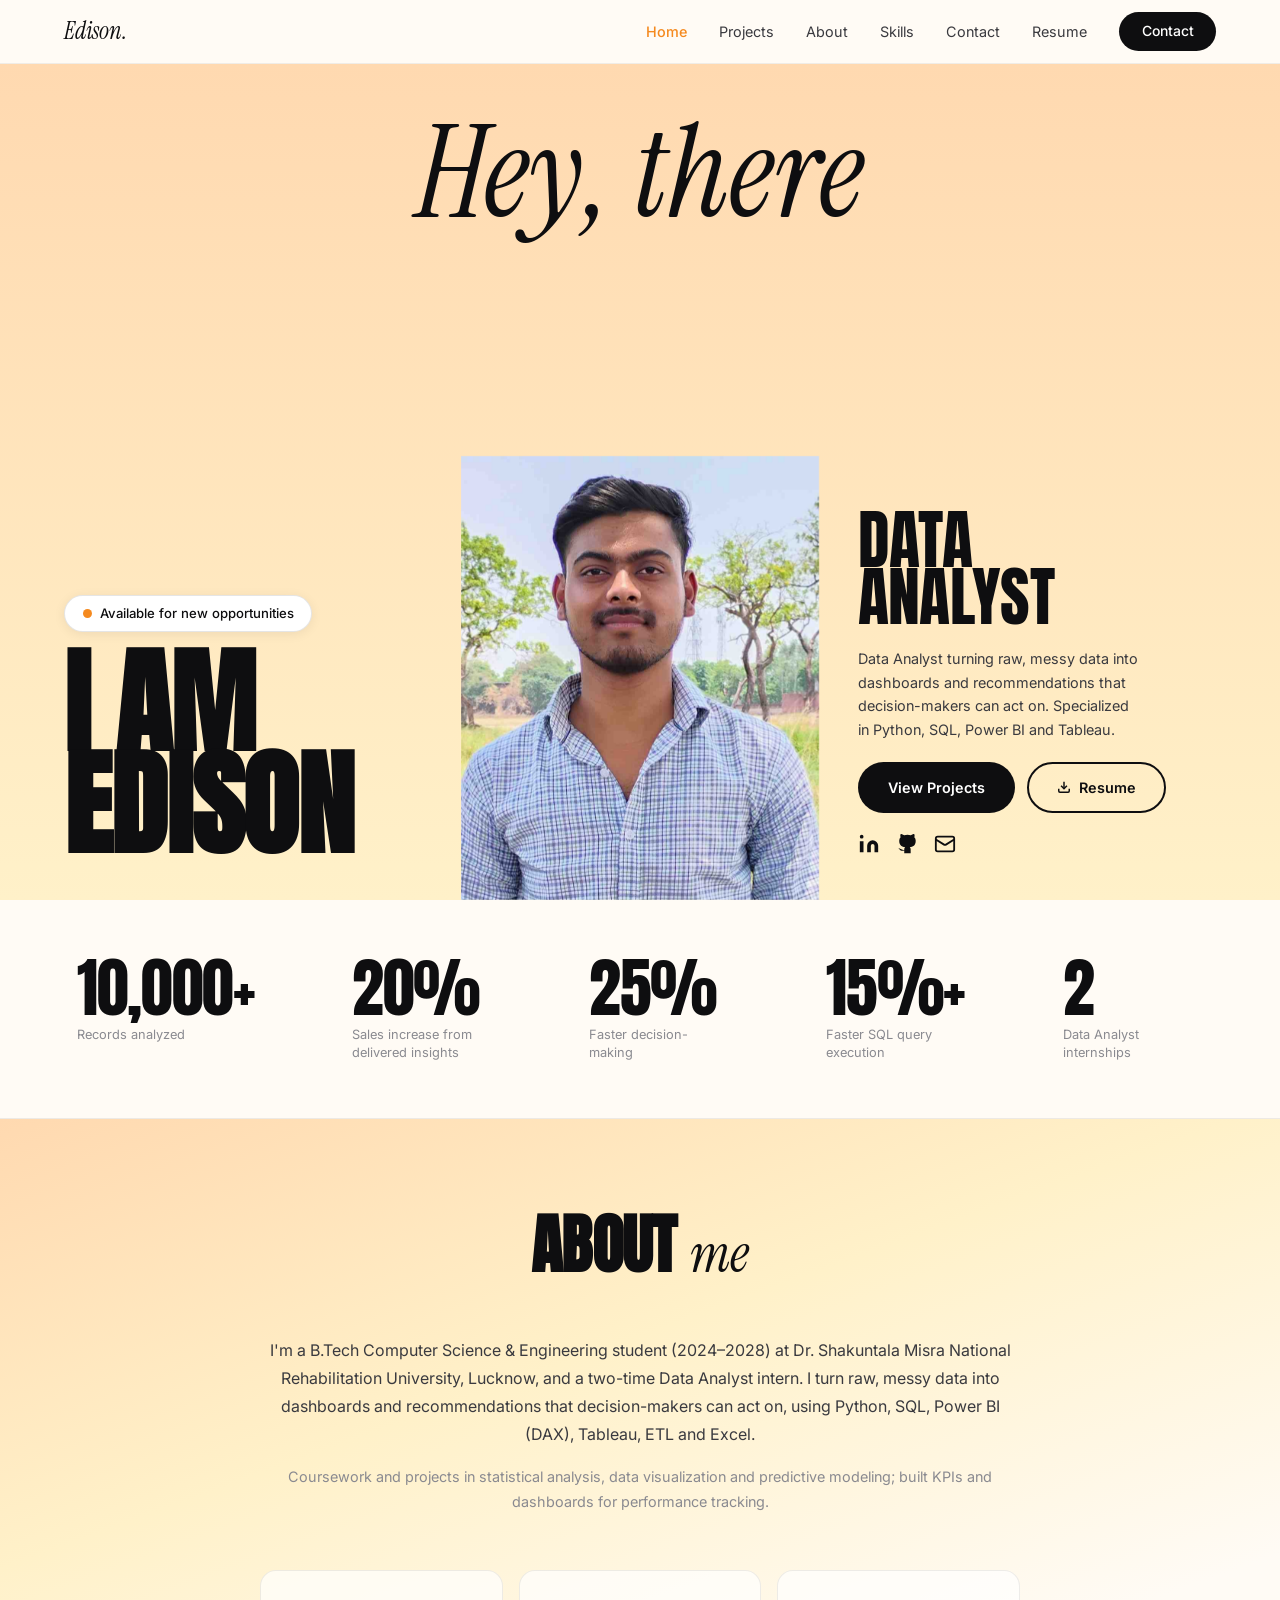
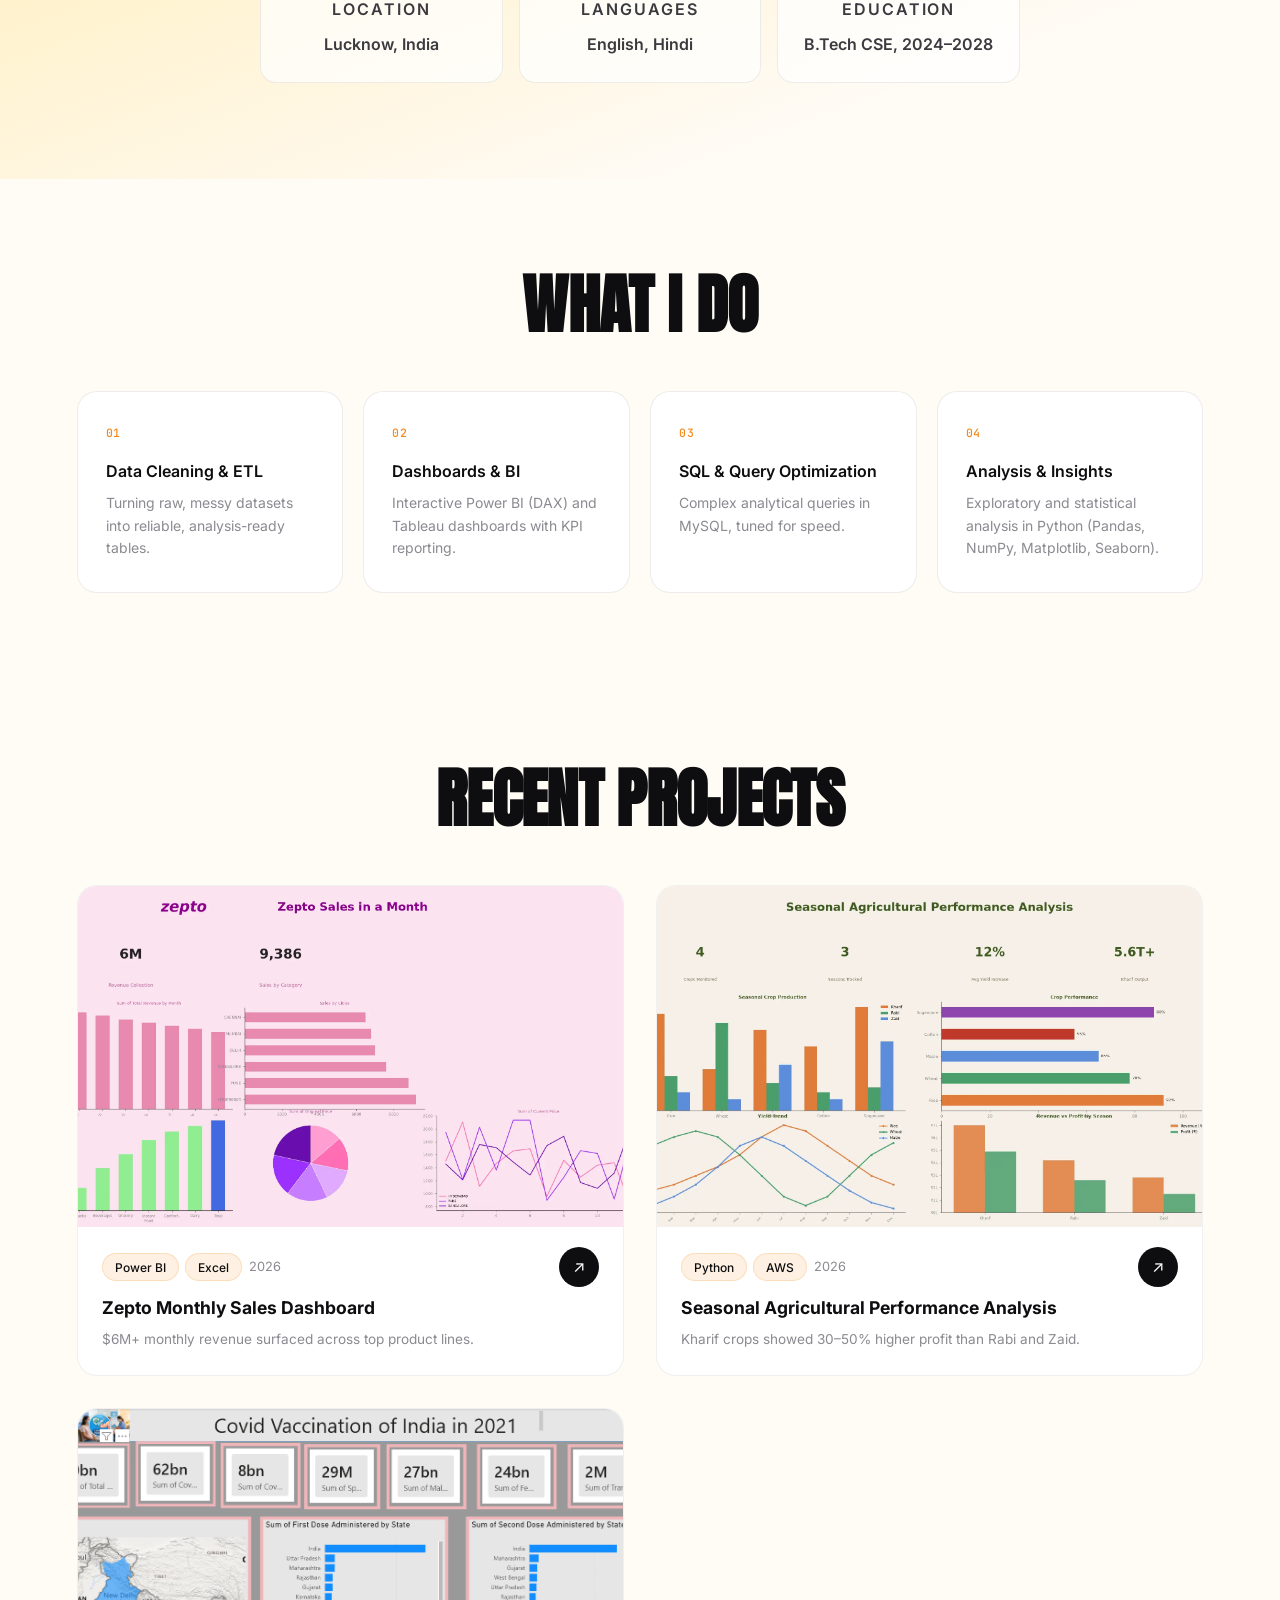
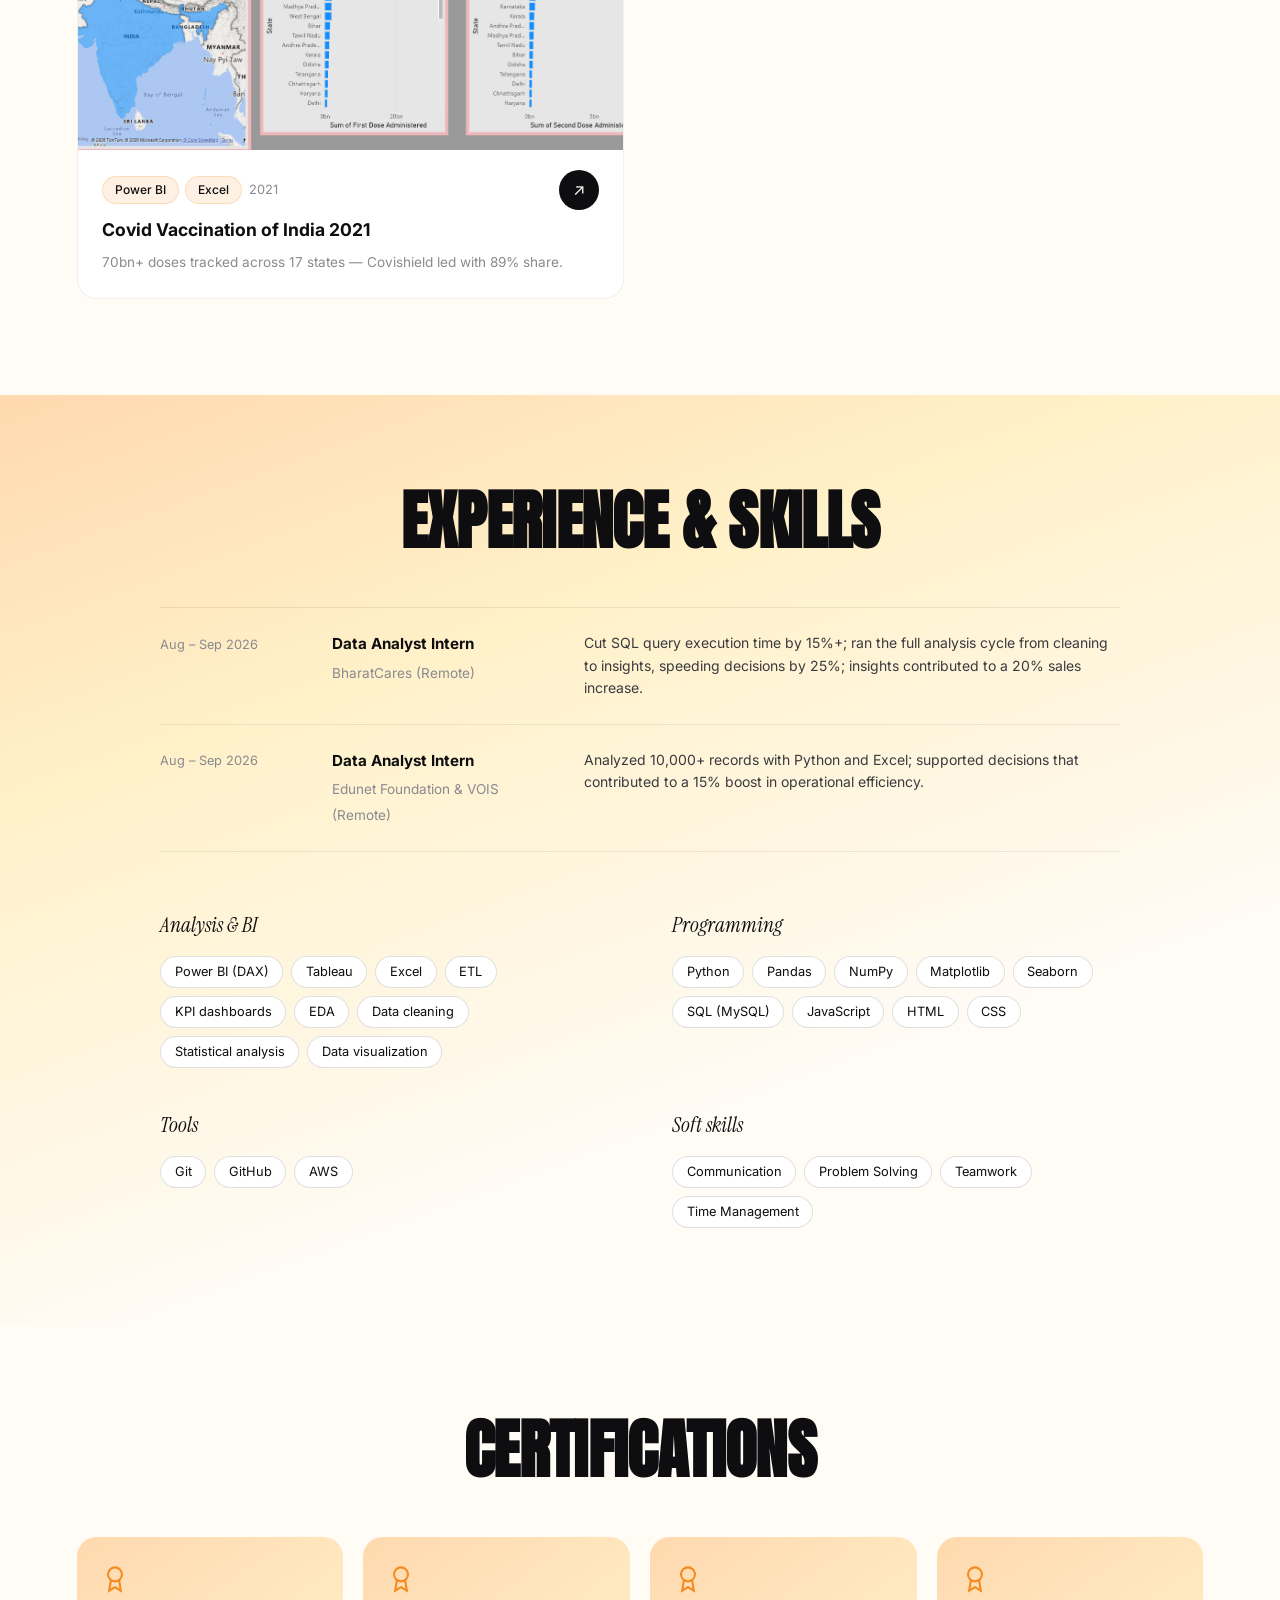
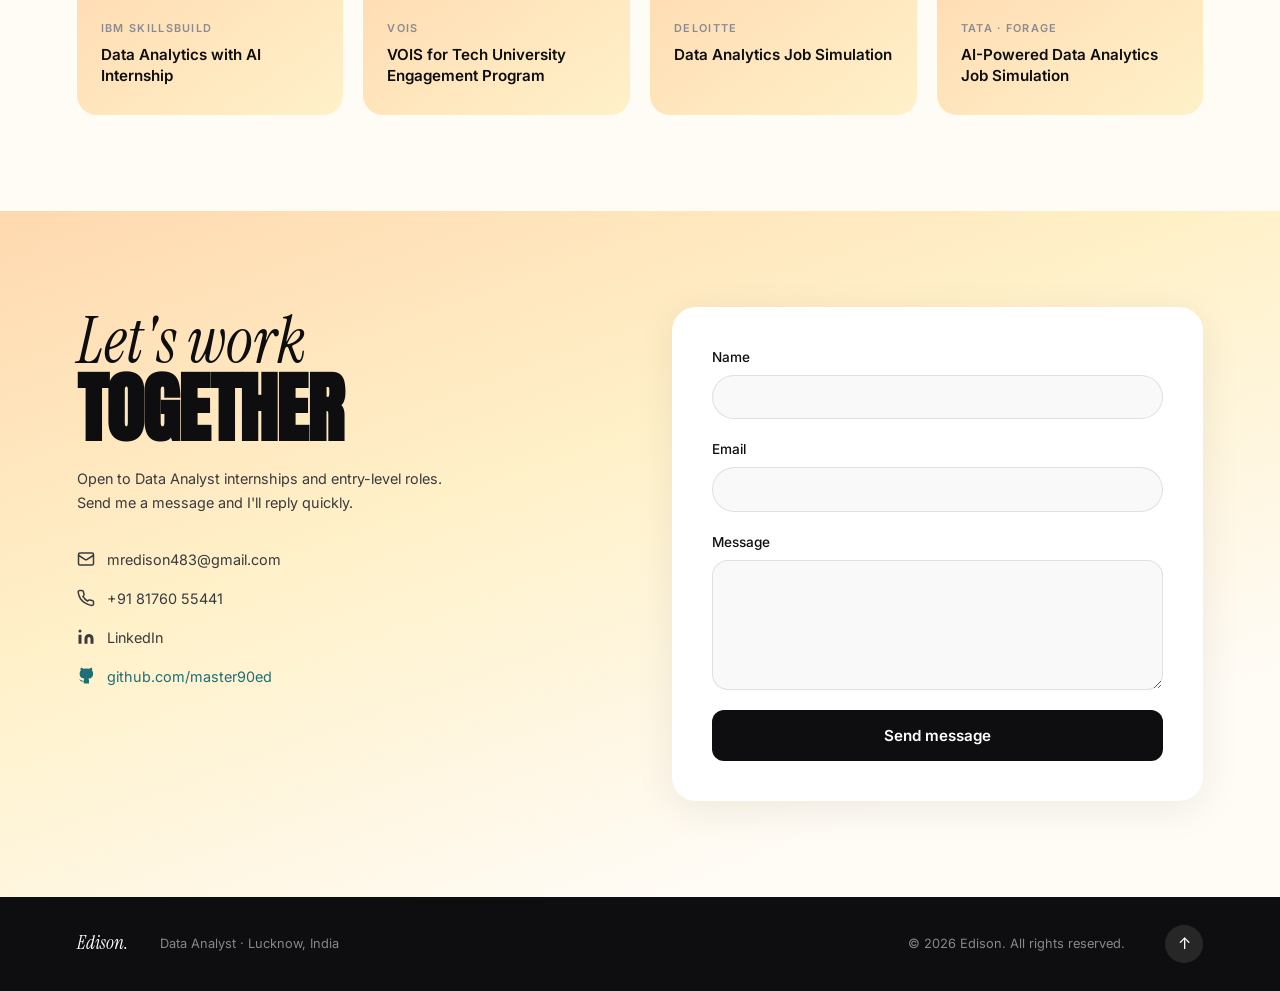
==== commit 7be7da50: "add covid vaccination project card with thumbnail" ====
--- a/index.html
+++ b/index.html
@@ -193,6 +193,25 @@
             </div>
             <h3>Seasonal Agricultural Performance Analysis</h3>
             <p class="project-result">Kharif crops showed 30–50% higher profit than Rabi and Zaid.</p>
+          </div>
+        </article>
+
+        <article class="project-card reveal" onclick="window.open('covid-dashboard.html','_blank')" style="cursor:pointer">
+          <div class="project-img-wrap">
+            <img src="covid-dashboard.webp" alt="Covid Vaccination of India 2021" loading="lazy" />
+            <div class="project-img-overlay">View Dashboard →</div>
+          </div>
+          <div class="project-meta">
+            <div class="project-meta-top">
+              <div class="project-tags">
+                <span class="tag">Power BI</span>
+                <span class="tag">Excel</span>
+                <span class="project-year">2021</span>
+              </div>
+              <a href="covid-dashboard.html" target="_blank" class="project-arrow" aria-label="View dashboard">↗</a>
+            </div>
+            <h3>Covid Vaccination of India 2021</h3>
+            <p class="project-result">70bn+ doses tracked across 17 states — Covishield led with 89% share.</p>
           </div>
         </article>
 
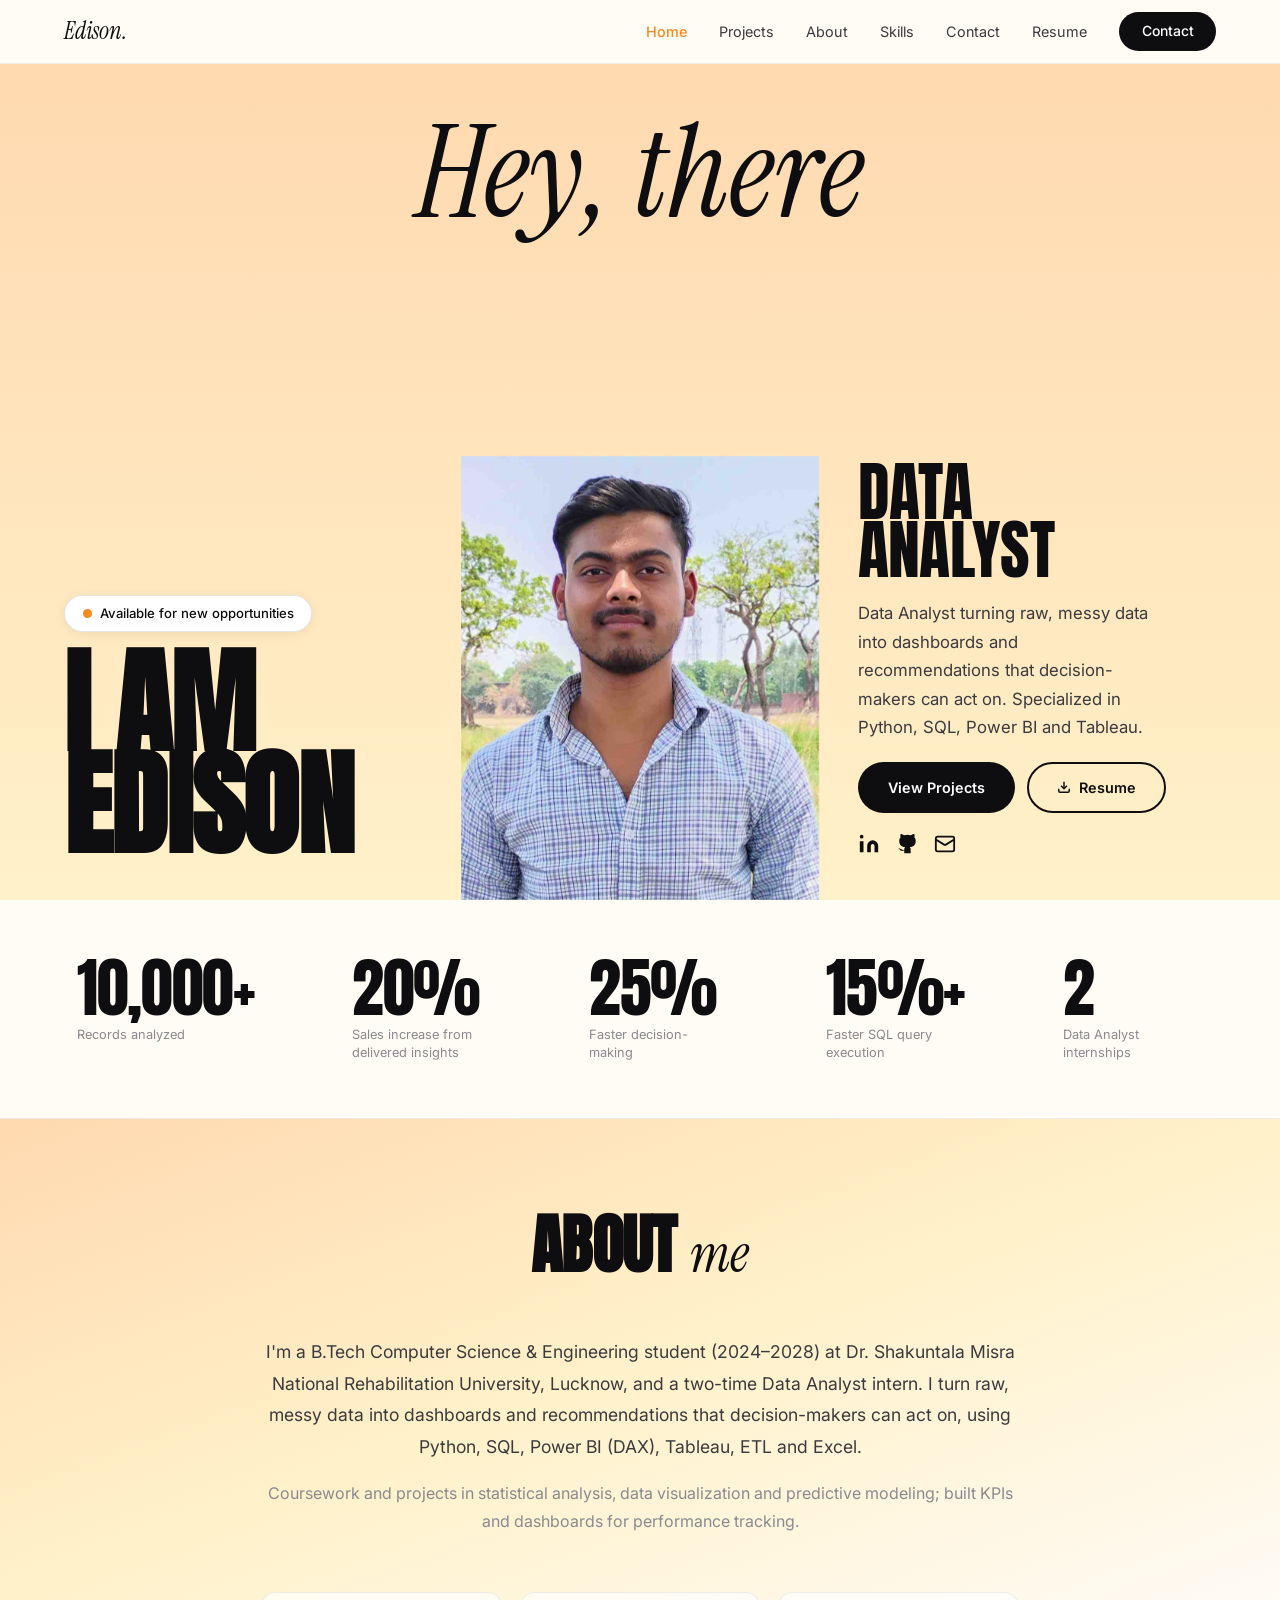
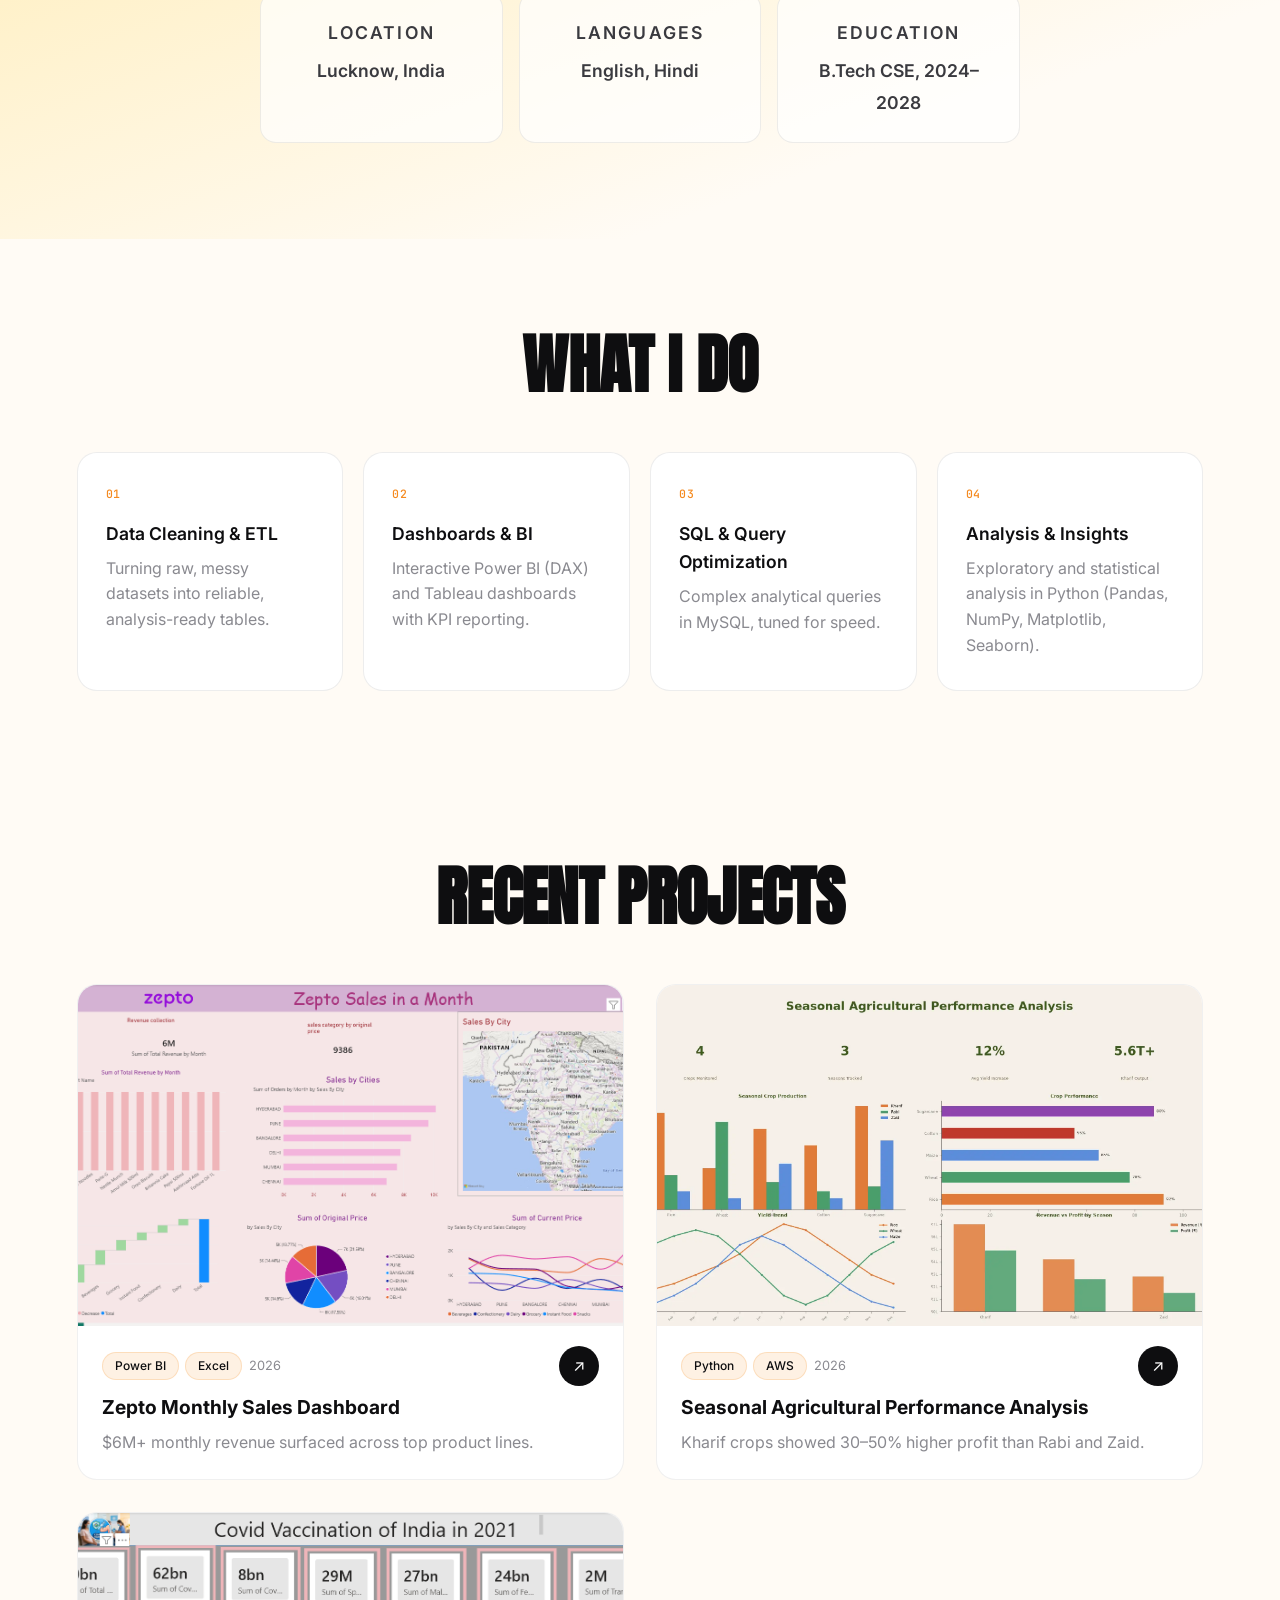
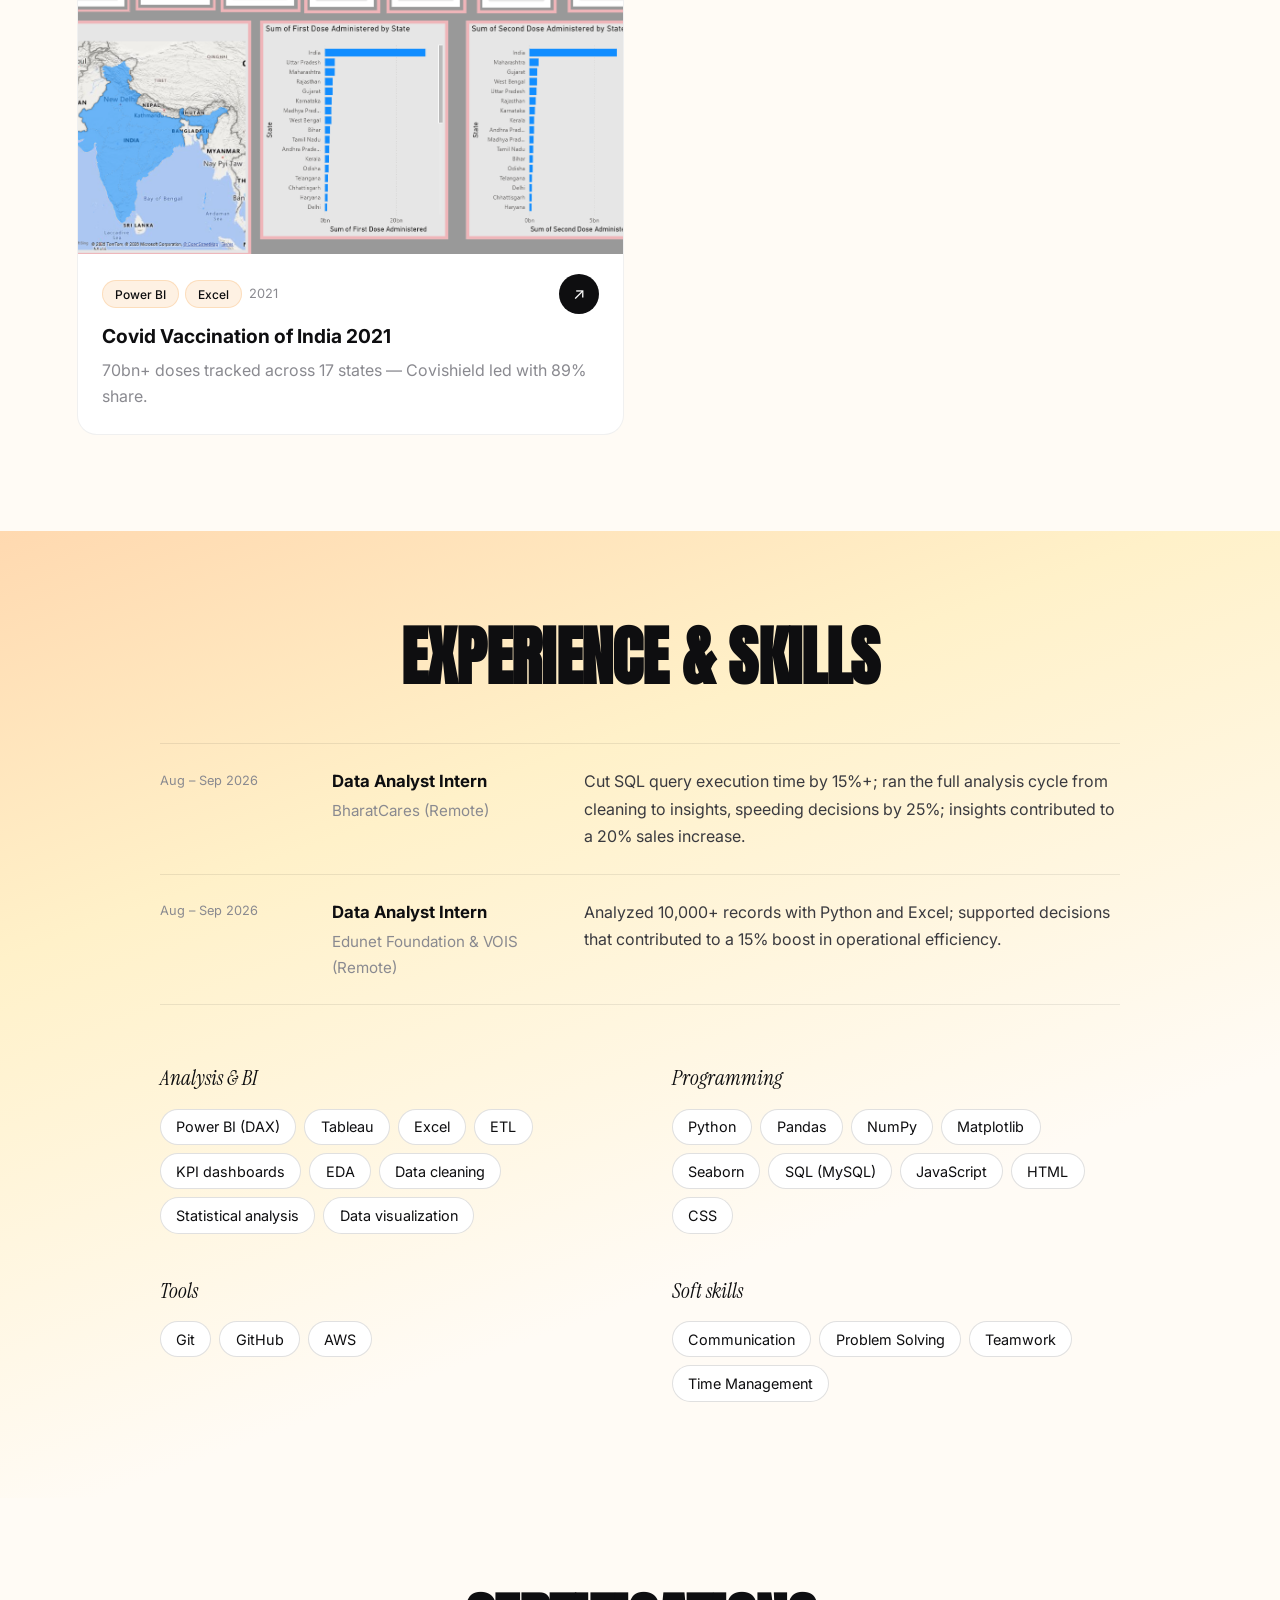
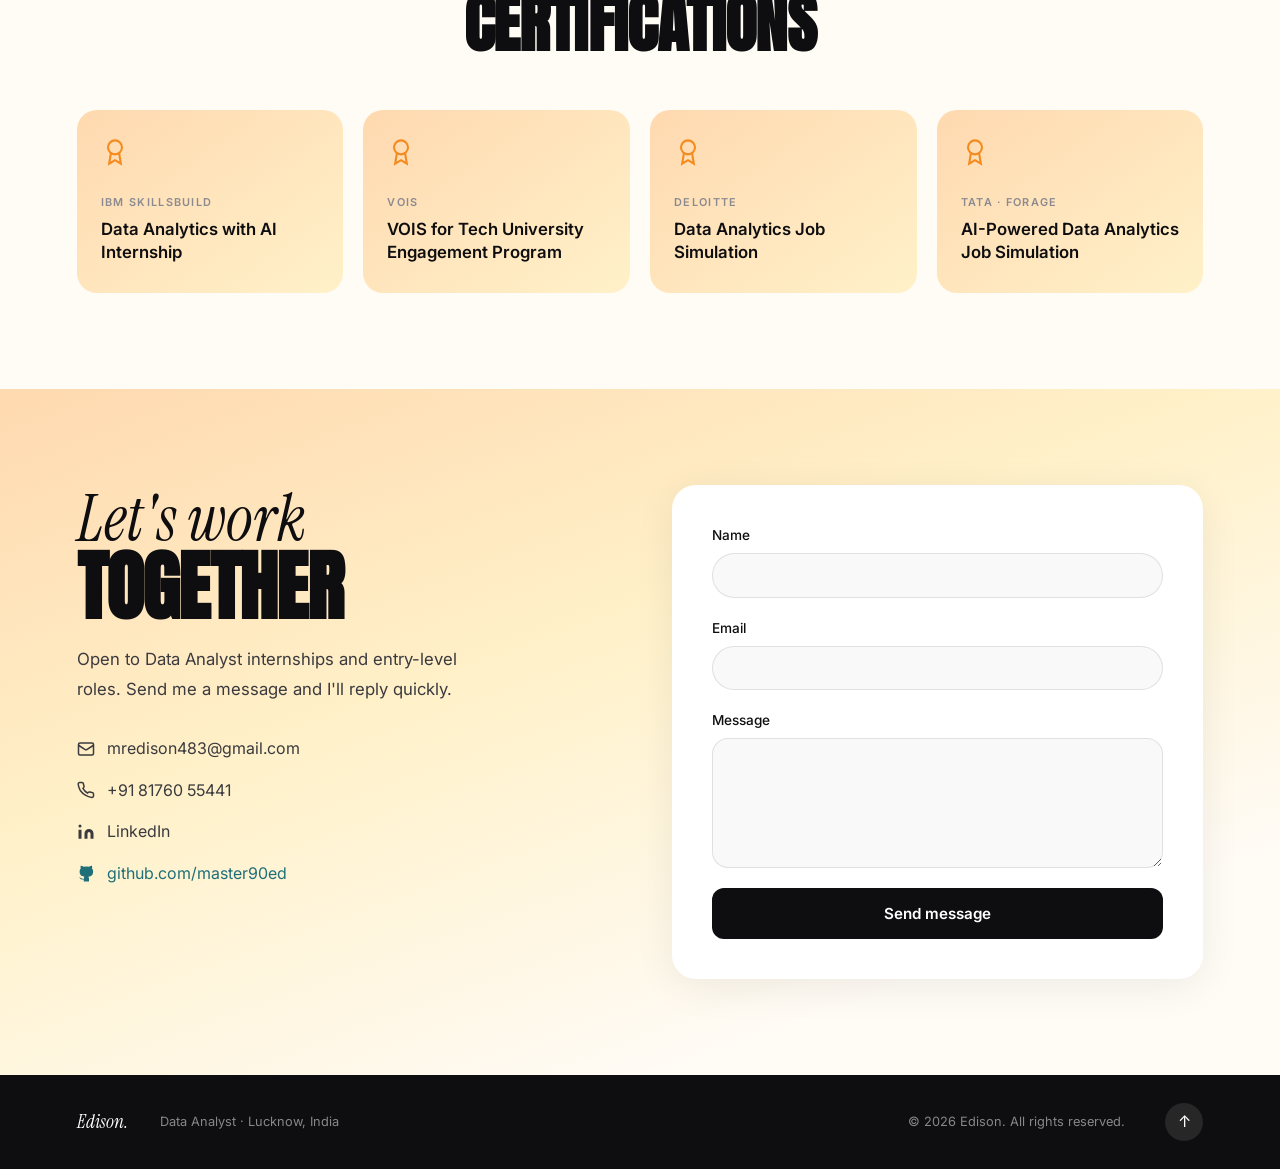
==== commit 67b469d0: "fix contact form with real Formspree ID" ====
--- a/index.html
+++ b/index.html
@@ -361,7 +361,7 @@
         </div>
 
         <div class="contact-form-card reveal">
-          <form class="contact-form" id="contactForm" action="https://formspree.io/f/YOUR_FORM_ID" method="POST" novalidate>
+          <form class="contact-form" id="contactForm" action="https://formspree.io/f/xqppolwp" method="POST" novalidate>
             <input type="text" name="_gotcha" style="display:none" tabindex="-1" autocomplete="off" />
             <div class="form-group">
               <label for="name">Name</label>
--- a/style.css
+++ b/style.css
@@ -247,9 +247,9 @@
 
 .hero-intro {
   color: var(--body);
-  font-size: .9rem;
-  line-height: 1.65;
-  max-width: 280px;
+  font-size: 1.05rem;
+  line-height: 1.7;
+  max-width: 300px;
   opacity: 0;
   animation: fadeUp .5s .4s forwards;
 }
@@ -360,8 +360,8 @@
   gap: 1rem;
 }
 
-.about-body p { font-size: 1rem; color: var(--body); line-height: 1.75; }
-.about-body p.muted { color: var(--muted); font-size: .9rem; }
+.about-body p { font-size: 1.1rem; color: var(--body); line-height: 1.8; }
+.about-body p.muted { color: var(--muted); font-size: 1rem; }
 
 .about-cards {
   display: grid;
@@ -422,12 +422,12 @@
 }
 
 .service-card h3 {
-  font-size: 1rem;
+  font-size: 1.1rem;
   font-weight: 600;
   color: var(--ink);
   margin-bottom: .5rem;
 }
-.service-card p { font-size: .875rem; color: var(--muted); }
+.service-card p { font-size: 1rem; color: var(--muted); }
 
 /* ── PROJECTS ── */
 .projects {
@@ -533,14 +533,14 @@
 .project-arrow:hover { background: var(--amber); color: var(--ink); }
 
 .project-card h3 {
-  font-size: 1.1rem;
+  font-size: 1.2rem;
   font-weight: 700;
   color: var(--ink);
   line-height: 1.3;
 }
 
 .project-result {
-  font-size: .85rem;
+  font-size: 1rem;
   color: var(--muted);
 }
 
@@ -585,20 +585,20 @@
 
 .exp-role strong {
   display: block;
+  font-size: 1.05rem;
+  font-weight: 700;
+  color: var(--ink);
+  margin-bottom: .2rem;
+}
+.exp-role span {
   font-size: .95rem;
-  font-weight: 700;
-  color: var(--ink);
-  margin-bottom: .2rem;
-}
-.exp-role span {
-  font-size: .85rem;
   color: var(--muted);
 }
 
 .exp-summary {
-  font-size: .875rem;
+  font-size: 1rem;
   color: var(--body);
-  line-height: 1.6;
+  line-height: 1.7;
 }
 
 /* Skills 2-col grid */
@@ -622,9 +622,9 @@
 
 .tag-plain {
   display: inline-block;
-  padding: .3rem .85rem;
+  padding: .35rem .95rem;
   border-radius: 999px;
-  font-size: .8rem;
+  font-size: .9rem;
   font-weight: 400;
   background: #fff;
   color: var(--ink);
@@ -663,7 +663,7 @@
 }
 
 .cert-card h4 {
-  font-size: .95rem;
+  font-size: 1.05rem;
   font-weight: 600;
   color: var(--ink);
   line-height: 1.4;
@@ -701,10 +701,10 @@
 }
 
 .contact-sub {
-  font-size: .9rem;
+  font-size: 1.05rem;
   color: var(--body);
   max-width: 380px;
-  line-height: 1.7;
+  line-height: 1.75;
 }
 
 .contact-links { display: flex; flex-direction: column; gap: 1rem; margin-top: .5rem; }
@@ -713,7 +713,7 @@
   display: flex;
   align-items: center;
   gap: .75rem;
-  font-size: .9rem;
+  font-size: 1rem;
   color: var(--body);
   transition: color .2s;
 }
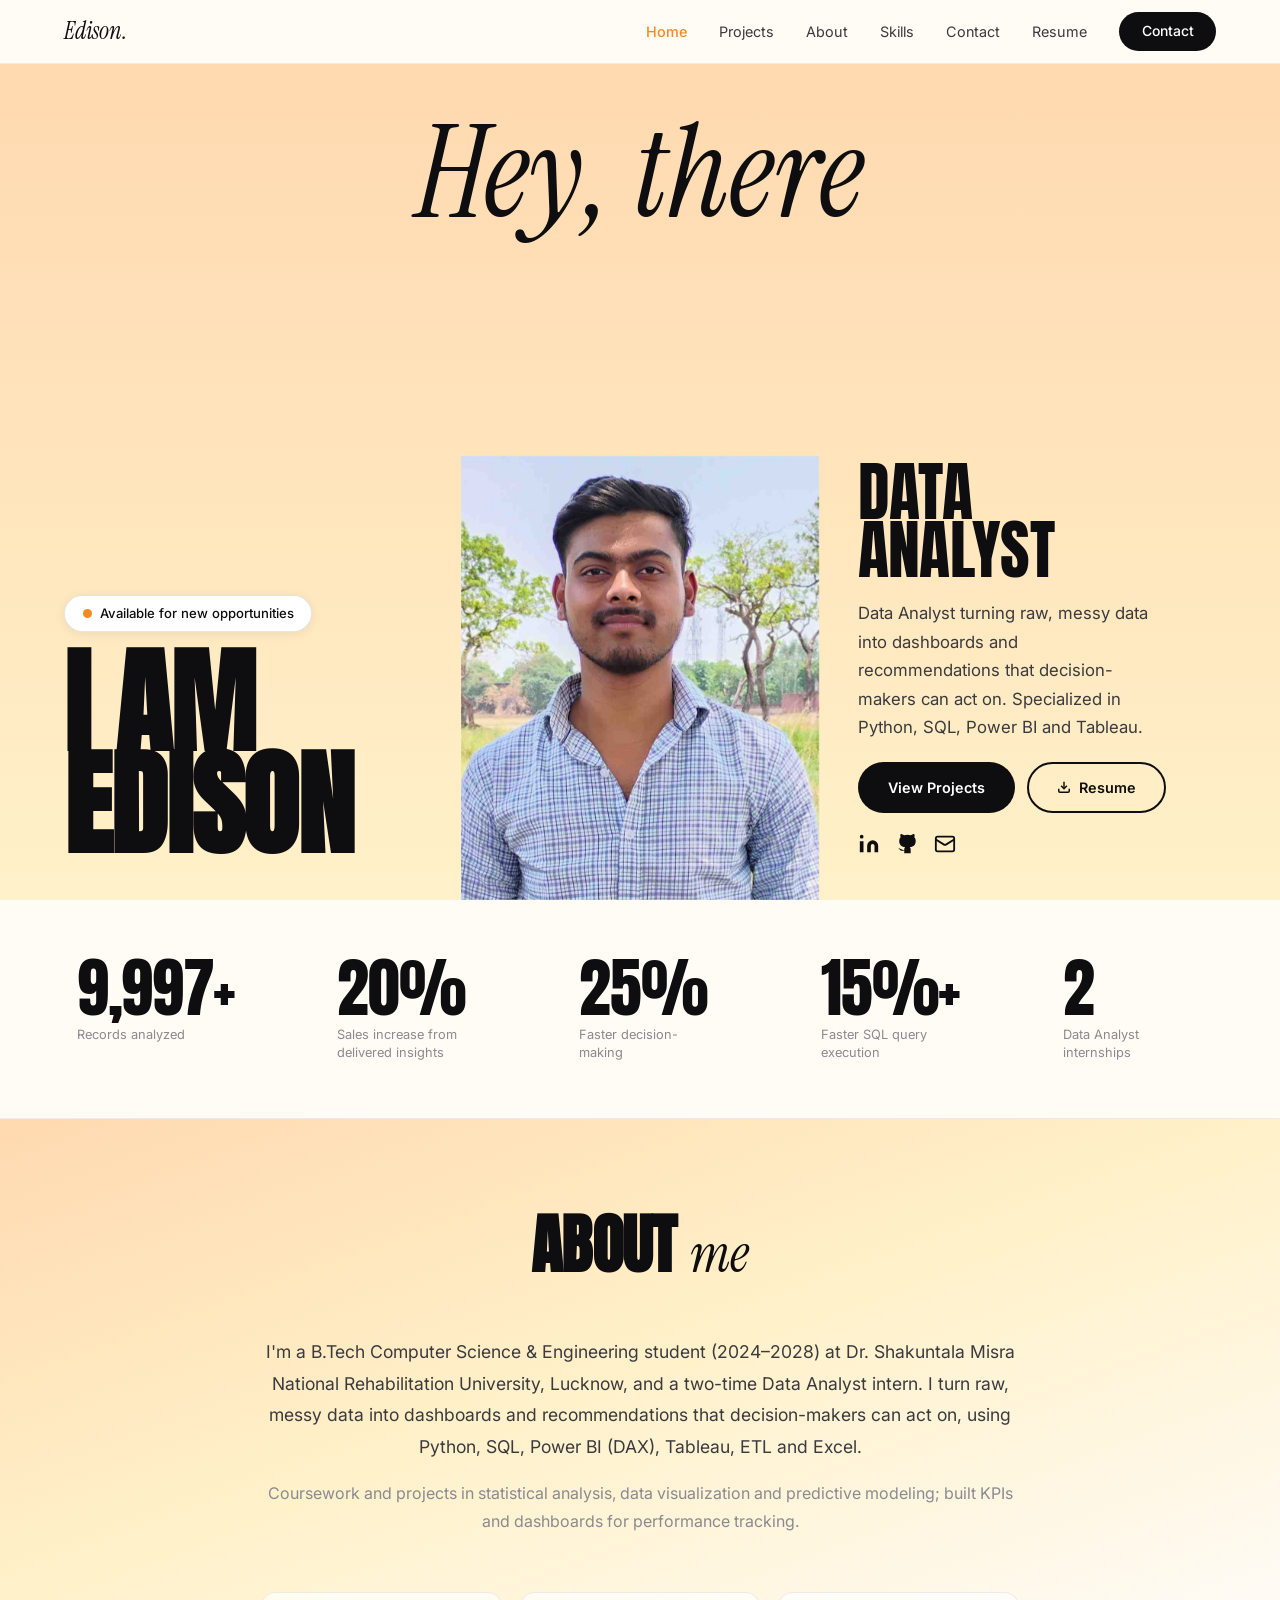
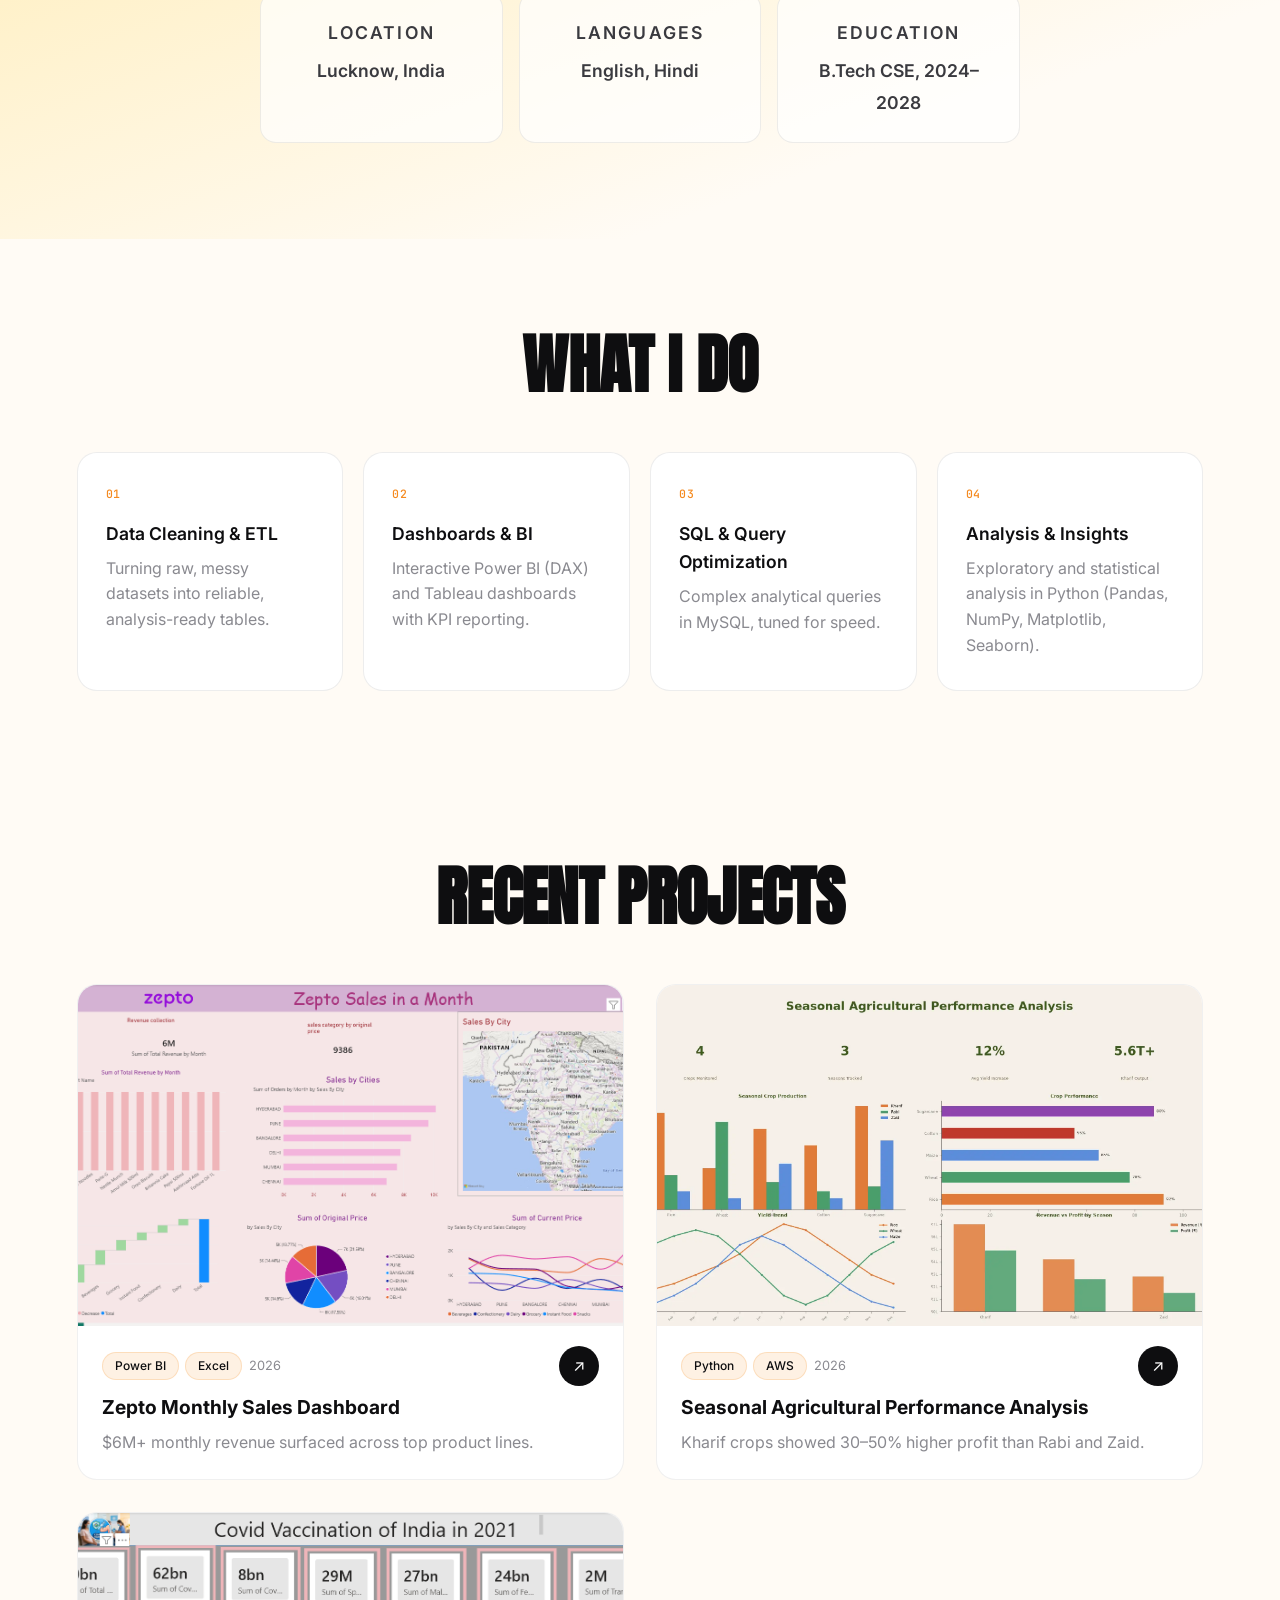
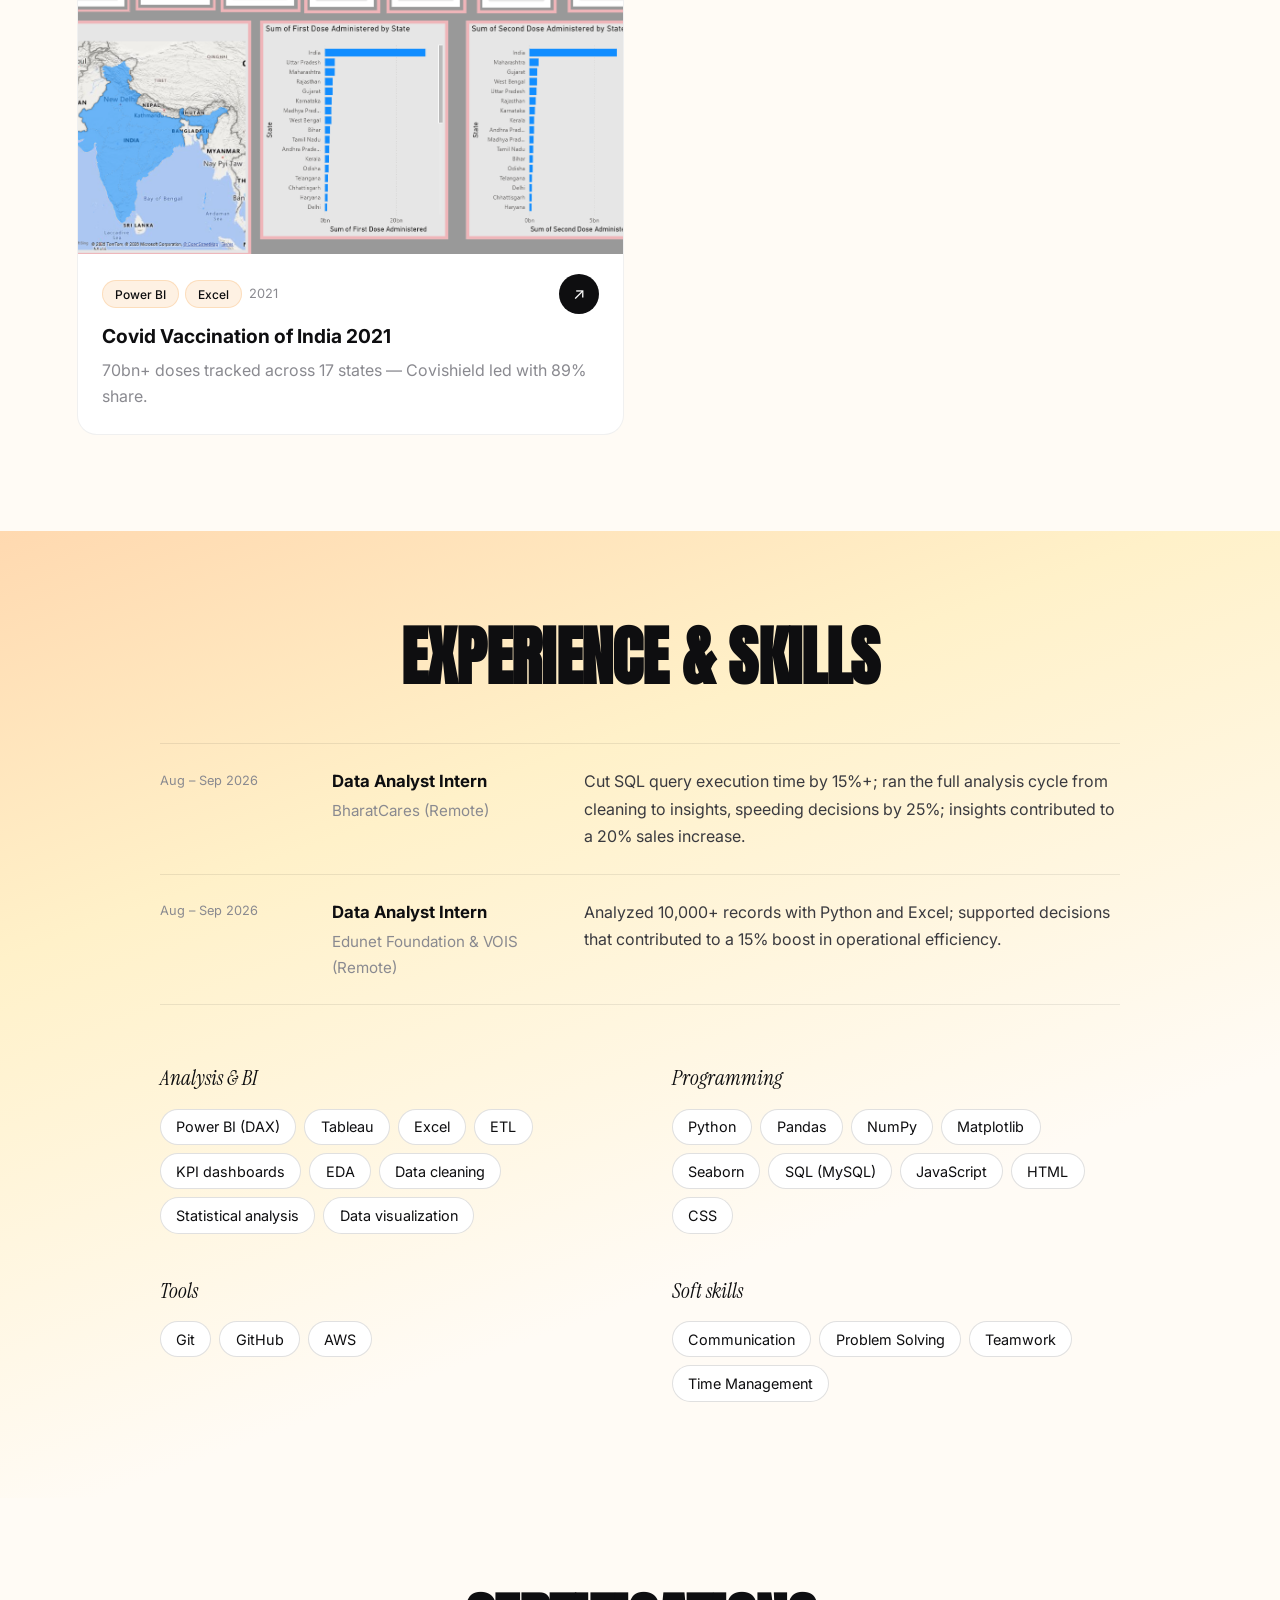
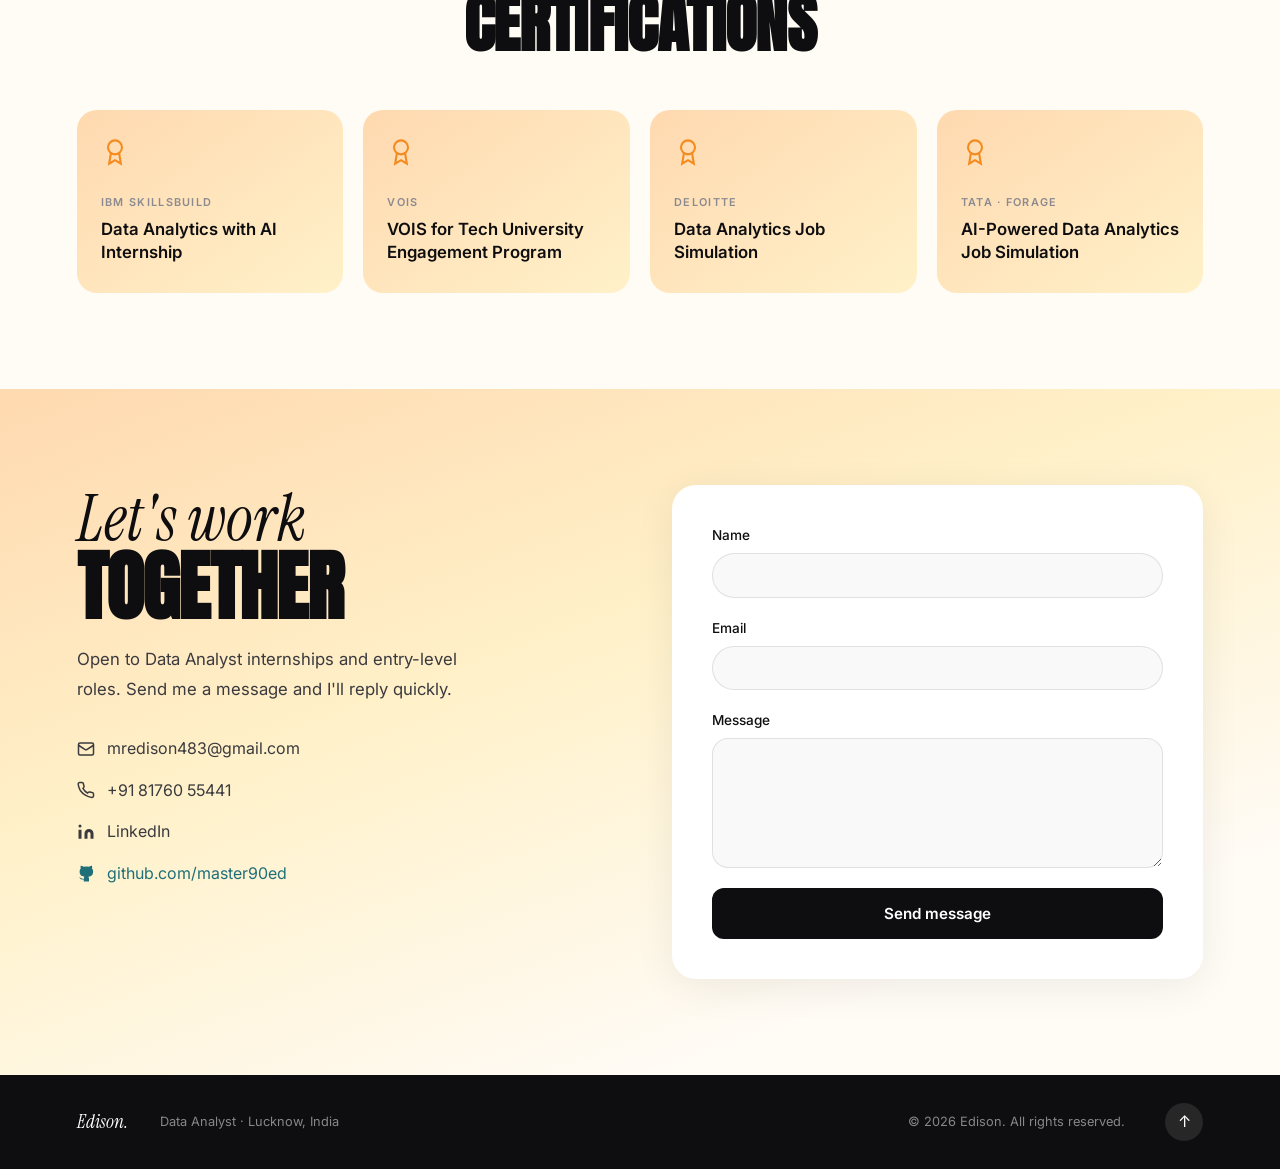
==== commit e178f789: "add sitemap.xml, robots.txt and expand SEO keywords" ====
--- a/index.html
+++ b/index.html
@@ -3,8 +3,38 @@
 <head>
   <meta charset="UTF-8" />
   <meta name="viewport" content="width=device-width, initial-scale=1.0" />
-  <title>Edison — Data Analyst</title>
-  <meta name="description" content="Edison is a Data Analyst turning raw data into dashboards and insights. Specialized in Python, SQL, Power BI and Tableau." />
+  <title>Edison — Data Analyst Portfolio | Python, SQL, Power BI</title>
+  <meta name="description" content="Edison is a Data Analyst turning raw data into dashboards and insights. Specialized in Python, SQL, Power BI and Tableau. View Edison's portfolio and projects." />
+  <meta name="keywords" content="Edison Data Analyst, Edison Portfolio, Edison data analyst portfolio, Edison Python SQL Power BI, data analyst Lucknow, Edison DSMRU, Edison mredison483, Edison master90ed, Edison data analyst India, hire data analyst Lucknow" />
+  <meta name="author" content="Edison" />
+  <link rel="canonical" href="https://master90ed.github.io/edison_portfolio/" />
+
+  <!-- Open Graph -->
+  <meta property="og:type" content="website" />
+  <meta property="og:url" content="https://master90ed.github.io/edison_portfolio/" />
+  <meta property="og:title" content="Edison — Data Analyst Portfolio" />
+  <meta property="og:description" content="Edison is a Data Analyst turning raw data into dashboards and insights. Specialized in Python, SQL, Power BI and Tableau." />
+  <meta property="og:image" content="https://master90ed.github.io/edison_portfolio/edison-photo.jpeg" />
+
+  <!-- Structured Data -->
+  <script type="application/ld+json">
+  {
+    "@context": "https://schema.org",
+    "@type": "Person",
+    "name": "Edison",
+    "url": "https://master90ed.github.io/edison_portfolio/",
+    "jobTitle": "Data Analyst",
+    "description": "Data Analyst specializing in Python, SQL, Power BI and Tableau. Turning raw data into dashboards and actionable insights.",
+    "image": "https://master90ed.github.io/edison_portfolio/edison-photo.jpeg",
+    "email": "mredison483@gmail.com",
+    "address": { "@type": "PostalAddress", "addressLocality": "Lucknow", "addressCountry": "IN" },
+    "sameAs": [
+      "https://linkedin.com/in/mr-edison-992047343",
+      "https://github.com/master90ed"
+    ],
+    "knowsAbout": ["Data Analysis", "Python", "SQL", "Power BI", "Tableau", "ETL", "Data Visualization"]
+  }
+  </script>
   <link rel="preconnect" href="https://fonts.googleapis.com" />
   <link rel="preconnect" href="https://fonts.gstatic.com" crossorigin />
   <link href="https://fonts.googleapis.com/css2?family=Anton&family=Instrument+Serif:ital@0;1&family=Inter:wght@400;500;600;700&family=JetBrains+Mono:wght@400;500&display=swap" rel="stylesheet" />
